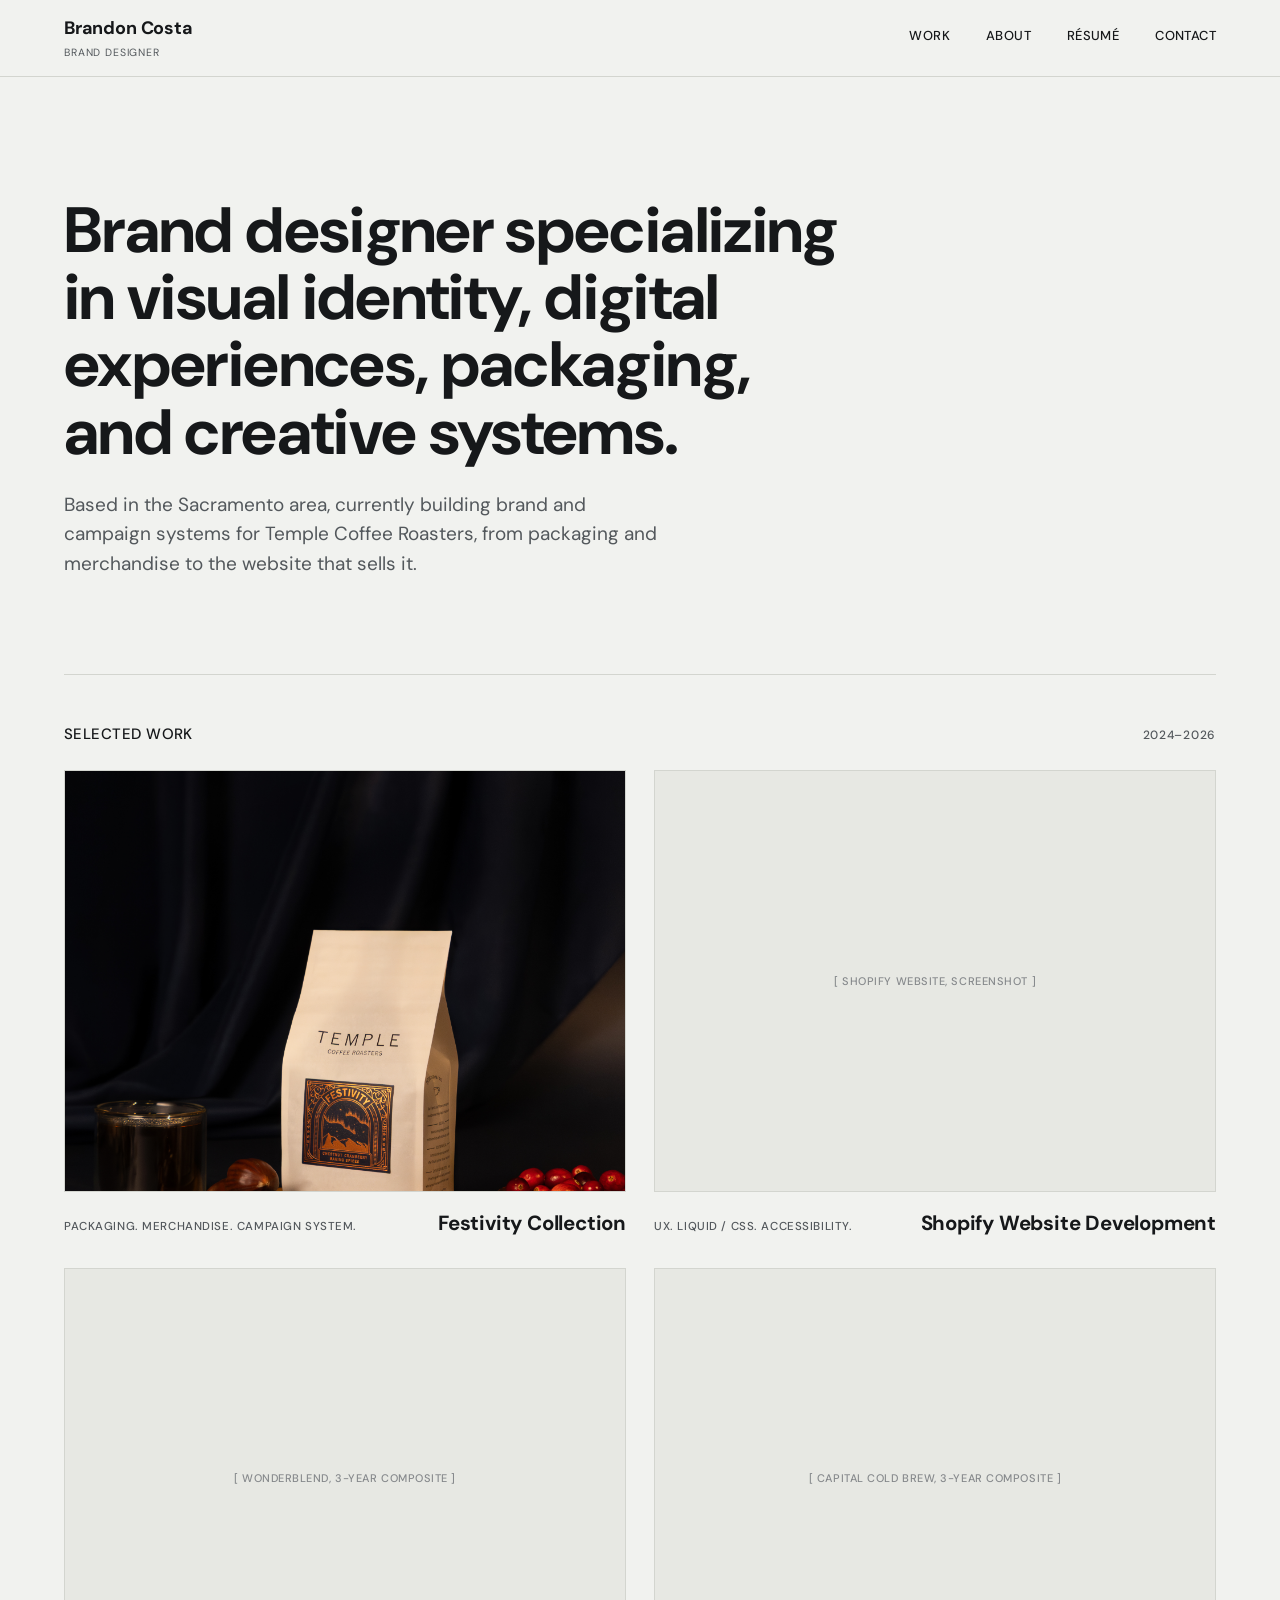
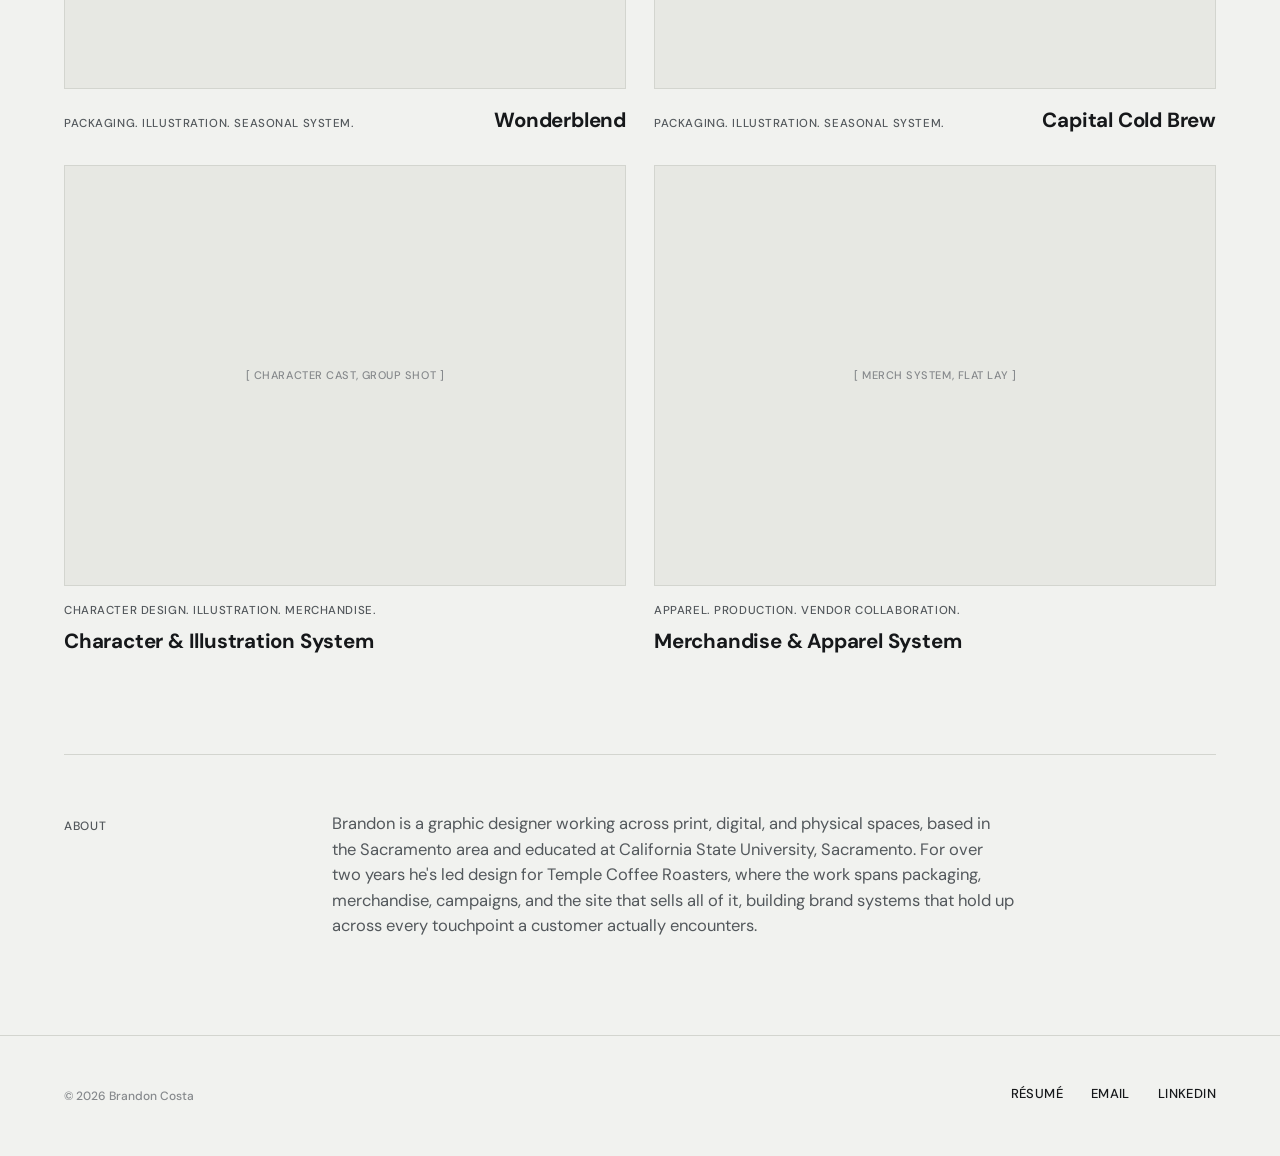
==== index.html @ 14ce56df "jpg to webp" ====
<!DOCTYPE html>
<html lang="en">
<head>
<meta charset="UTF-8">
<meta name="viewport" content="width=device-width, initial-scale=1.0">
<title>Brandon Costa | Brand Designer</title>
<meta name="description" content="Brandon Costa is a brand designer specializing in visual identity, digital experiences, packaging, and creative systems.">
<link rel="stylesheet" href="css/style.css">
</head>
<body>

<header class="site-header">
  <div class="wrap">
    <a href="index.html" class="brand">
      Brandon Costa
      <span class="brand-sub">Brand Designer</span>
    </a>
    <nav class="nav-links" aria-label="Primary">
      <a href="index.html#work">Work</a>
      <a href="index.html#about">About</a>
      <a href="resume.pdf" target="_blank" rel="noopener">Résumé</a>
      <a href="mailto:brandoncosta@gmail.com">Contact</a>
    </nav>
    <button class="nav-toggle" aria-label="Toggle menu" aria-expanded="false">
      <span></span><span></span><span></span>
    </button>
  </div>
</header>

<main>

  <section class="hero wrap">
    <h1>Brand designer specializing in visual identity, digital experiences, packaging, and creative systems.</h1>
    <p>Based in the Sacramento area, currently building brand and campaign systems for Temple Coffee Roasters, from packaging and merchandise to the website that sells it.</p>
  </section>

  <section class="wrap" id="work">
    <div class="section-label">
      <h2 style="font-size:15px; text-transform:uppercase; letter-spacing:0.03em; font-family:var(--font-mono); font-weight:500;">Selected Work</h2>
      <span class="eyebrow">2024–2026</span>
    </div>

    <div class="work-list">

      <a href="projects/festivity.html" class="work-item">
        <div class="work-media"><img src="img/fest25/fest1.webp"></div>
        <div class="work-caption">
          <p class="work-tags">Packaging. Merchandise. Campaign System.</p>
          <h3>Festivity Collection</h3>
        </div>
      </a>

      <a href="projects/shopify.html" class="work-item">
        <div class="work-media"><span class="placeholder-tag">[ SHOPIFY WEBSITE, SCREENSHOT ]</span></div>
        <div class="work-caption">
          <p class="work-tags">UX. Liquid / CSS. Accessibility.</p>
          <h3>Shopify Website Development</h3>
        </div>
      </a>

      <a href="projects/wonderblend.html" class="work-item">
        <div class="work-media"><span class="placeholder-tag">[ WONDERBLEND, 3-YEAR COMPOSITE ]</span></div>
        <div class="work-caption">
          <p class="work-tags">Packaging. Illustration. Seasonal System.</p>
          <h3>Wonderblend</h3>
        </div>
      </a>

      <a href="projects/capital-cold-brew.html" class="work-item">
        <div class="work-media"><span class="placeholder-tag">[ CAPITAL COLD BREW, 3-YEAR COMPOSITE ]</span></div>
        <div class="work-caption">
          <p class="work-tags">Packaging. Illustration. Seasonal System.</p>
          <h3>Capital Cold Brew</h3>
        </div>
      </a>

      <a href="projects/characters.html" class="work-item">
        <div class="work-media"><span class="placeholder-tag">[ CHARACTER CAST, GROUP SHOT ]</span></div>
        <div class="work-caption">
          <p class="work-tags">Character Design. Illustration. Merchandise.</p>
          <h3>Character &amp; Illustration System</h3>
        </div>
      </a>

      <a href="projects/merch-system.html" class="work-item">
        <div class="work-media"><span class="placeholder-tag">[ MERCH SYSTEM, FLAT LAY ]</span></div>
        <div class="work-caption">
          <p class="work-tags">Apparel. Production. Vendor Collaboration.</p>
          <h3>Merchandise &amp; Apparel System</h3>
        </div>
      </a>

    </div>
  </section>

  <section class="wrap" id="about" style="padding-bottom: 96px; border-top: 1px solid var(--line); padding-top: 56px;">
    <div class="cs-section-grid" style="border:none; padding:0;">
      <p class="eyebrow">About</p>
      <div class="cs-copy">
        <p>Brandon is a graphic designer working across print, digital, and physical spaces, based in the Sacramento area and educated at California State University, Sacramento. For over two years he's led design for Temple Coffee Roasters, where the work spans packaging, merchandise, campaigns, and the site that sells all of it, building brand systems that hold up across every touchpoint a customer actually encounters.</p>
      </div>
    </div>
  </section>

</main>

<footer class="site-footer">
  <div class="wrap">
    <span class="footer-note">© 2026 Brandon Costa</span>
    <div class="footer-links">
      <a href="resume.pdf" target="_blank" rel="noopener">Résumé</a>
      <a href="mailto:brandoncosta@gmail.com">Email</a>
      <a href="https://www.linkedin.com/in/brandoncosta" target="_blank" rel="noopener">LinkedIn</a>
    </div>
  </div>
</footer>

<script src="js/main.js"></script>
</body>
</html>
---- css/style.css ----
@import url('https://fonts.googleapis.com/css2?family=DM+Sans:ital,wght@0,400;0,500;0,600;0,700;0,800;1,400&display=swap');

:root {
  --bg: #F1F2EF;
  --bg-panel: #E7E8E3;
  --ink: #16181A;
  --ink-soft: #53585C;
  --ink-faint: #86898C;
  --line: #D3D5CF;
  --accent: #D6402C;
  --white: #FAFAF8;

  --font-display: 'DM Sans', 'Helvetica Neue', Arial, sans-serif;
  --font-body: 'DM Sans', 'Helvetica Neue', Arial, sans-serif;
  --font-mono: 'DM Sans', 'Helvetica Neue', Arial, sans-serif;

  --gutter: clamp(16px, 2.5vw, 28px);
}

* { margin: 0; padding: 0; box-sizing: border-box; }

html { scroll-behavior: smooth; }

@media (prefers-reduced-motion: reduce) {
  html { scroll-behavior: auto; }
  * { animation-duration: 0.01ms !important; transition-duration: 0.01ms !important; }
}

body {
  background: var(--bg);
  color: var(--ink);
  font-family: var(--font-body);
  font-size: 16px;
  line-height: 1.55;
  -webkit-font-smoothing: antialiased;
}

a {
  color: inherit;
  text-decoration: none;
}

img { max-width: 100%; display: block; }

.wrap {
  width: 90vw;
  margin: 0 auto;
}

/* ---------- Type helpers ---------- */

.eyebrow {
  font-family: var(--font-mono);
  font-weight: 500;
  font-size: 12px;
  letter-spacing: 0.06em;
  text-transform: uppercase;
  color: var(--ink-soft);
}

.eyebrow--accent {
  color: var(--accent);
}

h1, h2, h3, h4 {
  font-family: var(--font-display);
  font-weight: 700;
  letter-spacing: -0.01em;
  color: var(--ink);
}

/* ---------- Header / Nav ---------- */

.site-header {
  position: sticky;
  top: 0;
  z-index: 50;
  background: rgba(241, 242, 239, 0.92);
  backdrop-filter: blur(6px);
  border-bottom: 1px solid var(--line);
}

.site-header .wrap {
  display: flex;
  align-items: center;
  justify-content: space-between;
  height: 76px;
}

.brand {
  font-family: var(--font-display);
  font-weight: 700;
  font-size: 18px;
  letter-spacing: -0.01em;
}

.brand .brand-sub {
  display: block;
  font-family: var(--font-mono);
  font-weight: 400;
  font-size: 10.5px;
  letter-spacing: 0.08em;
  color: var(--ink-soft);
  text-transform: uppercase;
  margin-top: 2px;
}

.nav-links {
  display: flex;
  gap: 36px;
  font-family: var(--font-mono);
  font-weight: 500;
  font-size: 13px;
  letter-spacing: 0.03em;
  text-transform: uppercase;
}

.nav-links a {
  position: relative;
  padding-bottom: 3px;
}

.nav-links a::after {
  content: '';
  position: absolute;
  left: 0; bottom: 0;
  width: 0%;
  height: 1px;
  background: var(--accent);
  transition: width 0.25s ease;
}

.nav-links a:hover::after,
.nav-links a:focus-visible::after {
  width: 100%;
}

.nav-toggle {
  display: none;
  background: none;
  border: none;
  cursor: pointer;
  padding: 8px;
}

.nav-toggle span {
  display: block;
  width: 22px;
  height: 2px;
  background: var(--ink);
  margin: 5px 0;
  transition: transform 0.2s ease, opacity 0.2s ease;
}

/* ---------- Hero ---------- */

.hero {
  padding: clamp(56px, 10vw, 120px) 0 clamp(48px, 8vw, 96px);
  border-bottom: 1px solid var(--line);
}

.hero h1 {
  font-size: clamp(34px, 5.2vw, 64px);
  line-height: 1.05;
  max-width: 18ch;
}

.hero h1 .accent-word {
  color: var(--accent);
}

.hero p {
  margin-top: 24px;
  max-width: 46ch;
  font-size: clamp(16px, 1.6vw, 19px);
  color: var(--ink-soft);
}

/* ---------- Featured projects ---------- */

.section-label {
  display: flex;
  align-items: baseline;
  justify-content: space-between;
  padding: 48px 0 24px;
}

.work-list {
  display: grid;
  grid-template-columns: repeat(2, 1fr);
  gap: clamp(16px, 2.2vw, 32px);
  padding-bottom: 96px;
}

.work-item {
  display: block;
}

.work-media {
  aspect-ratio: 4 / 3;
  background: var(--bg-panel);
  border: 1px solid var(--line);
  overflow: hidden;
  display: flex;
  align-items: center;
  justify-content: center;
  transition: opacity 0.25s ease;
}

.work-media img { width: 100%; height: 100%; object-fit: cover; }

.work-item:hover .work-media,
.work-item:focus-visible .work-media {
  opacity: 0.82;
}

.work-caption {
  display: flex;
  justify-content: space-between;
  align-items: baseline;
  flex-wrap: wrap;
  gap: 6px 20px;
  margin-top: 16px;
}

.work-tags {
  font-family: var(--font-mono);
  font-weight: 500;
  font-size: 11.5px;
  letter-spacing: 0.05em;
  text-transform: uppercase;
  color: var(--ink-soft);
}

.work-caption h3 {
  font-size: clamp(17px, 1.6vw, 21px);
}

.placeholder-tag {
  font-family: var(--font-mono);
  font-weight: 500;
  font-size: 11px;
  color: var(--ink-faint);
  text-transform: uppercase;
  letter-spacing: 0.05em;
  text-align: center;
  padding: 12px;
}

.view-link {
  font-family: var(--font-mono);
  font-weight: 500;
  font-size: 13px;
  letter-spacing: 0.03em;
  text-transform: uppercase;
  display: inline-flex;
  align-items: center;
  gap: 8px;
  border-bottom: 1px solid var(--ink);
  padding-bottom: 4px;
  transition: gap 0.2s ease, border-color 0.2s ease;
}

.view-link:hover, .view-link:focus-visible {
  gap: 14px;
  border-color: var(--accent);
}

/* ---------- Footer ---------- */

.site-footer {
  border-top: 1px solid var(--line);
  padding: 48px 0;
}

.site-footer .wrap {
  display: flex;
  flex-wrap: wrap;
  justify-content: space-between;
  align-items: center;
  gap: 24px;
}

.footer-links {
  display: flex;
  gap: 28px;
  font-family: var(--font-mono);
  font-weight: 500;
  font-size: 13px;
  text-transform: uppercase;
  letter-spacing: 0.03em;
}

.footer-links a {
  border-bottom: 1px solid transparent;
  padding-bottom: 3px;
  transition: border-color 0.2s ease;
}

.footer-links a:hover, .footer-links a:focus-visible {
  border-color: var(--accent);
}

.footer-note {
  font-family: var(--font-mono);
  font-weight: 500;
  font-size: 12px;
  color: var(--ink-faint);
}

/* ---------- Case study page ---------- */

.cs-hero {
  padding: 48px 0 56px;
  border-bottom: 1px solid var(--line);
}

.cs-back {
  font-family: var(--font-mono);
  font-weight: 500;
  font-size: 13px;
  text-transform: uppercase;
  letter-spacing: 0.03em;
  display: inline-flex;
  align-items: center;
  gap: 8px;
  color: var(--ink-soft);
  margin-bottom: 32px;
}

.cs-back:hover { color: var(--accent); }

.cs-hero h1 {
  font-size: clamp(30px, 4.6vw, 50px);
  max-width: 22ch;
  margin: 16px 0 24px;
}

.cs-meta {
  display: grid;
  grid-template-columns: repeat(4, 1fr);
  gap: 24px;
  margin-top: 40px;
  padding-top: 24px;
  border-top: 1px solid var(--line);
}

.cs-meta-item .eyebrow { margin-bottom: 6px; }

.cs-meta-item p {
  font-size: 14.5px;
}

.cs-hero-media {
  aspect-ratio: 16 / 9;
  background: var(--bg-panel);
  border: 1px solid var(--line);
  margin-top: 48px;
  display: flex;
  align-items: center;
  justify-content: center;
}

.cs-section {
  padding: 64px 0;
  border-bottom: 1px solid var(--line);
}

.cs-section-grid {
  display: grid;
  grid-template-columns: 220px 1fr;
  gap: 48px;
}

.cs-section-grid .eyebrow {
  padding-top: 6px;
}

.cs-section-grid .cs-copy p {
  max-width: 62ch;
  color: var(--ink-soft);
  margin-bottom: 18px;
  font-size: 16.5px;
}

.cs-section-grid .cs-copy p:last-child { margin-bottom: 0; }

.cs-copy h3 {
  font-size: 15px;
  text-transform: uppercase;
  letter-spacing: 0.03em;
  font-family: var(--font-mono);
  font-weight: 500;
  color: var(--ink);
  margin: 28px 0 10px;
}

.cs-media-row {
  display: grid;
  grid-template-columns: repeat(2, 1fr);
  gap: 24px;
  margin-top: 32px;
}

.cs-media-row.single { grid-template-columns: 1fr; }

.cs-media-row .cs-media {
  aspect-ratio: 4 / 3;
  background: var(--bg-panel);
  border: 1px solid var(--line);
  display: flex;
  align-items: center;
  justify-content: center;
}

.cs-media-row.wide .cs-media { aspect-ratio: 16/9; }

.media-caption {
  font-family: var(--font-mono);
  font-weight: 500;
  font-size: 12px;
  color: var(--ink-faint);
  margin-top: 10px;
}

.cs-timeline {
  display: grid;
  grid-template-columns: repeat(3, 1fr);
  gap: 32px;
  margin-top: 8px;
}

.timeline-year {
  border-top: 2px solid var(--ink);
  padding-top: 16px;
}

.timeline-year .eyebrow--accent { margin-bottom: 10px; }

.timeline-year .cs-media {
  aspect-ratio: 4/5;
  margin-bottom: 14px;
}

.timeline-year p {
  font-size: 14.5px;
  color: var(--ink-soft);
}

.timeline-extra {
  display: flex;
  gap: 8px;
  margin-top: 12px;
}

.timeline-extra .cs-media {
  aspect-ratio: 1/1;
  flex: 1;
  margin-bottom: 0;
}

.timeline-extra-label {
  font-family: var(--font-mono);
  font-weight: 500;
  font-size: 10.5px;
  color: var(--ink-faint);
  text-transform: uppercase;
  letter-spacing: 0.04em;
  margin-top: 8px;
}

.cs-next {
  padding: 56px 0 88px;
  display: flex;
  justify-content: space-between;
  align-items: flex-end;
  gap: 24px;
}

.cs-next .eyebrow { margin-bottom: 10px; }

.cs-next h3 { font-size: 24px; }

.scope-list {
  list-style: none;
  margin-top: 8px;
}

.scope-list li {
  display: grid;
  grid-template-columns: 160px 1fr;
  gap: 20px;
  padding: 16px 0;
  border-top: 1px solid var(--line);
  font-size: 15px;
  color: var(--ink-soft);
}

.scope-list li:last-child {
  border-bottom: 1px solid var(--line);
}

.scope-list li span.scope-label {
  font-family: var(--font-mono);
  font-weight: 500;
  font-size: 11.5px;
  letter-spacing: 0.03em;
  text-transform: uppercase;
  color: var(--ink);
}

/* ---------- Responsive ---------- */

@media (max-width: 860px) {
  .nav-links { display: none; }
  .nav-toggle { display: block; }

  .nav-links.open {
    display: flex;
    flex-direction: column;
    position: absolute;
    top: 76px;
    left: 0; right: 0;
    background: var(--bg);
    border-bottom: 1px solid var(--line);
    padding: 24px var(--gutter) 32px;
    gap: 20px;
  }

  .work-list { grid-template-columns: 1fr; gap: 40px; }

  .cs-meta { grid-template-columns: repeat(2, 1fr); }

  .cs-section-grid { grid-template-columns: 1fr; gap: 20px; }

  .cs-media-row { grid-template-columns: 1fr; }

  .cs-timeline { grid-template-columns: 1fr; gap: 40px; }

  .cs-next { flex-direction: column; align-items: flex-start; }

  .scope-list li { grid-template-columns: 1fr; gap: 4px; }
}
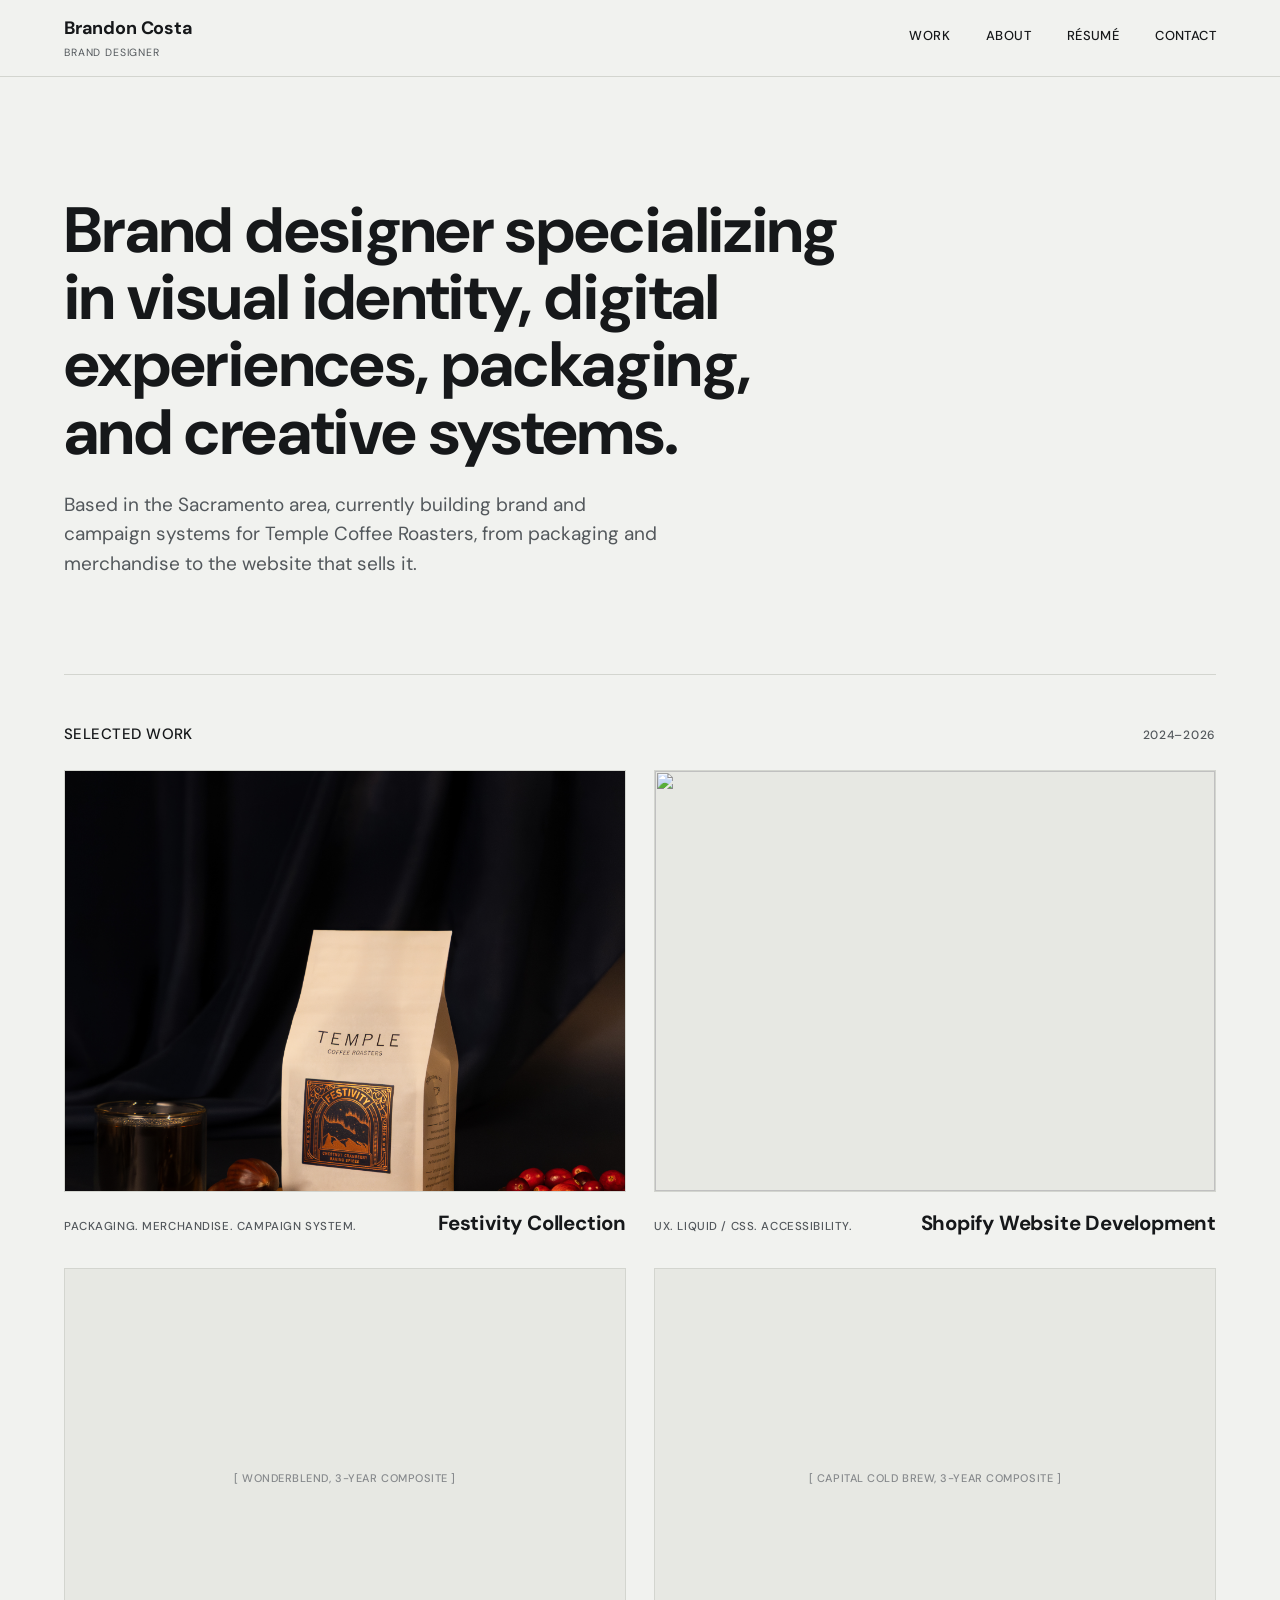
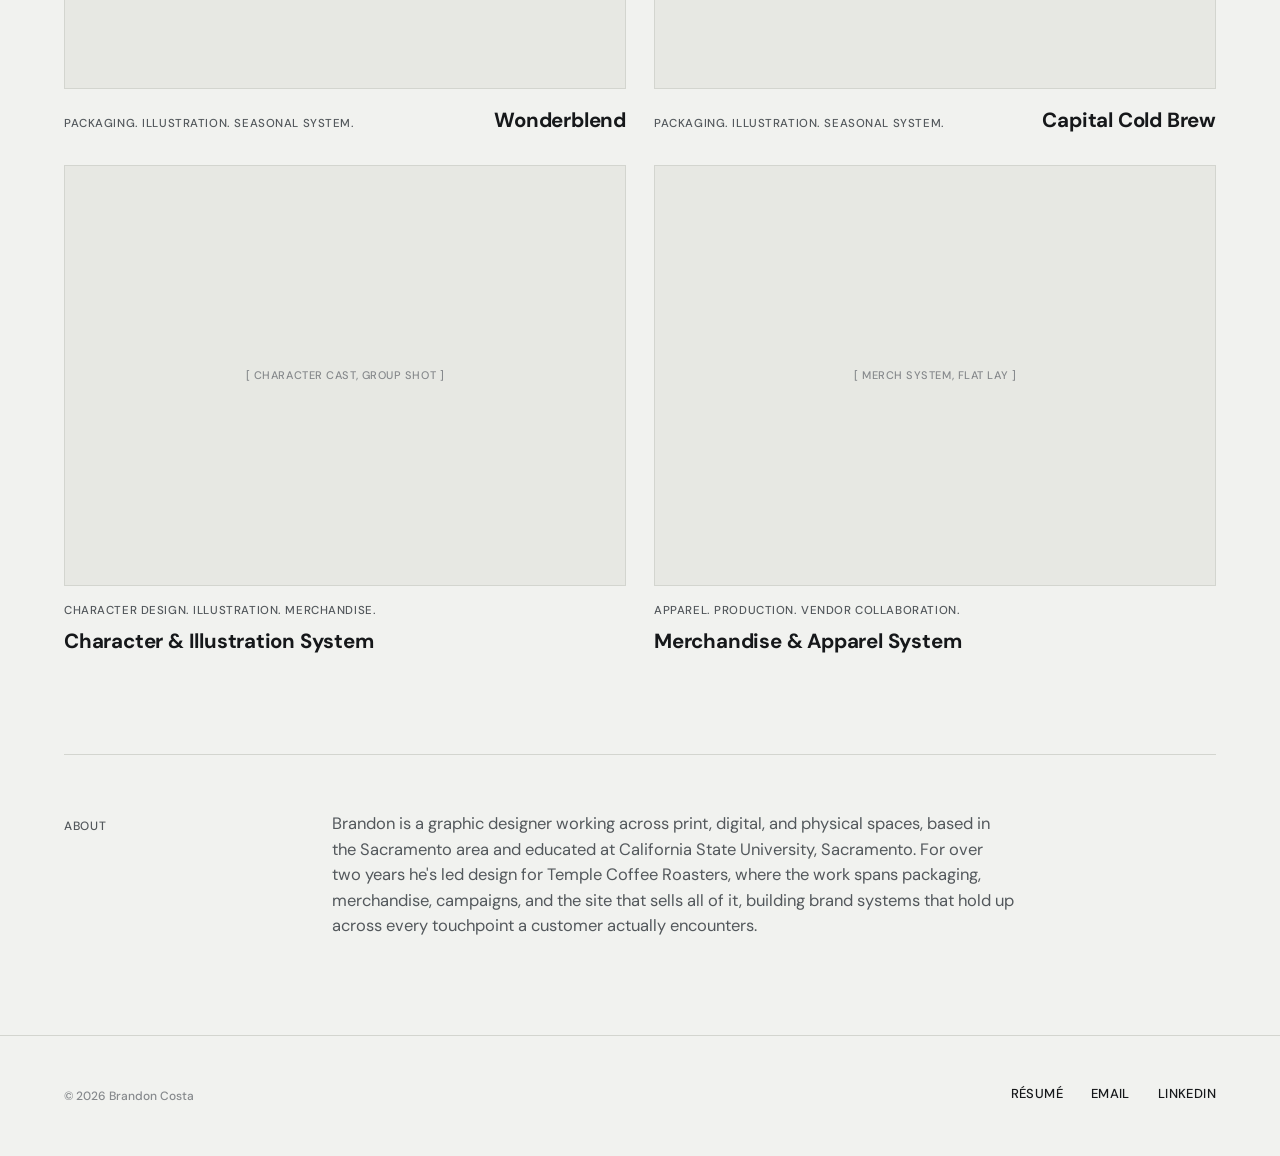
==== commit a9109784: "imgs" ====
--- a/index.html
+++ b/index.html
@@ -51,7 +51,7 @@
       </a>
 
       <a href="projects/shopify.html" class="work-item">
-        <div class="work-media"><span class="placeholder-tag">[ SHOPIFY WEBSITE, SCREENSHOT ]</span></div>
+        <div class="work-media"><img src="img/templeweb/sitecoffeepage.png"></div>
         <div class="work-caption">
           <p class="work-tags">UX. Liquid / CSS. Accessibility.</p>
           <h3>Shopify Website Development</h3>
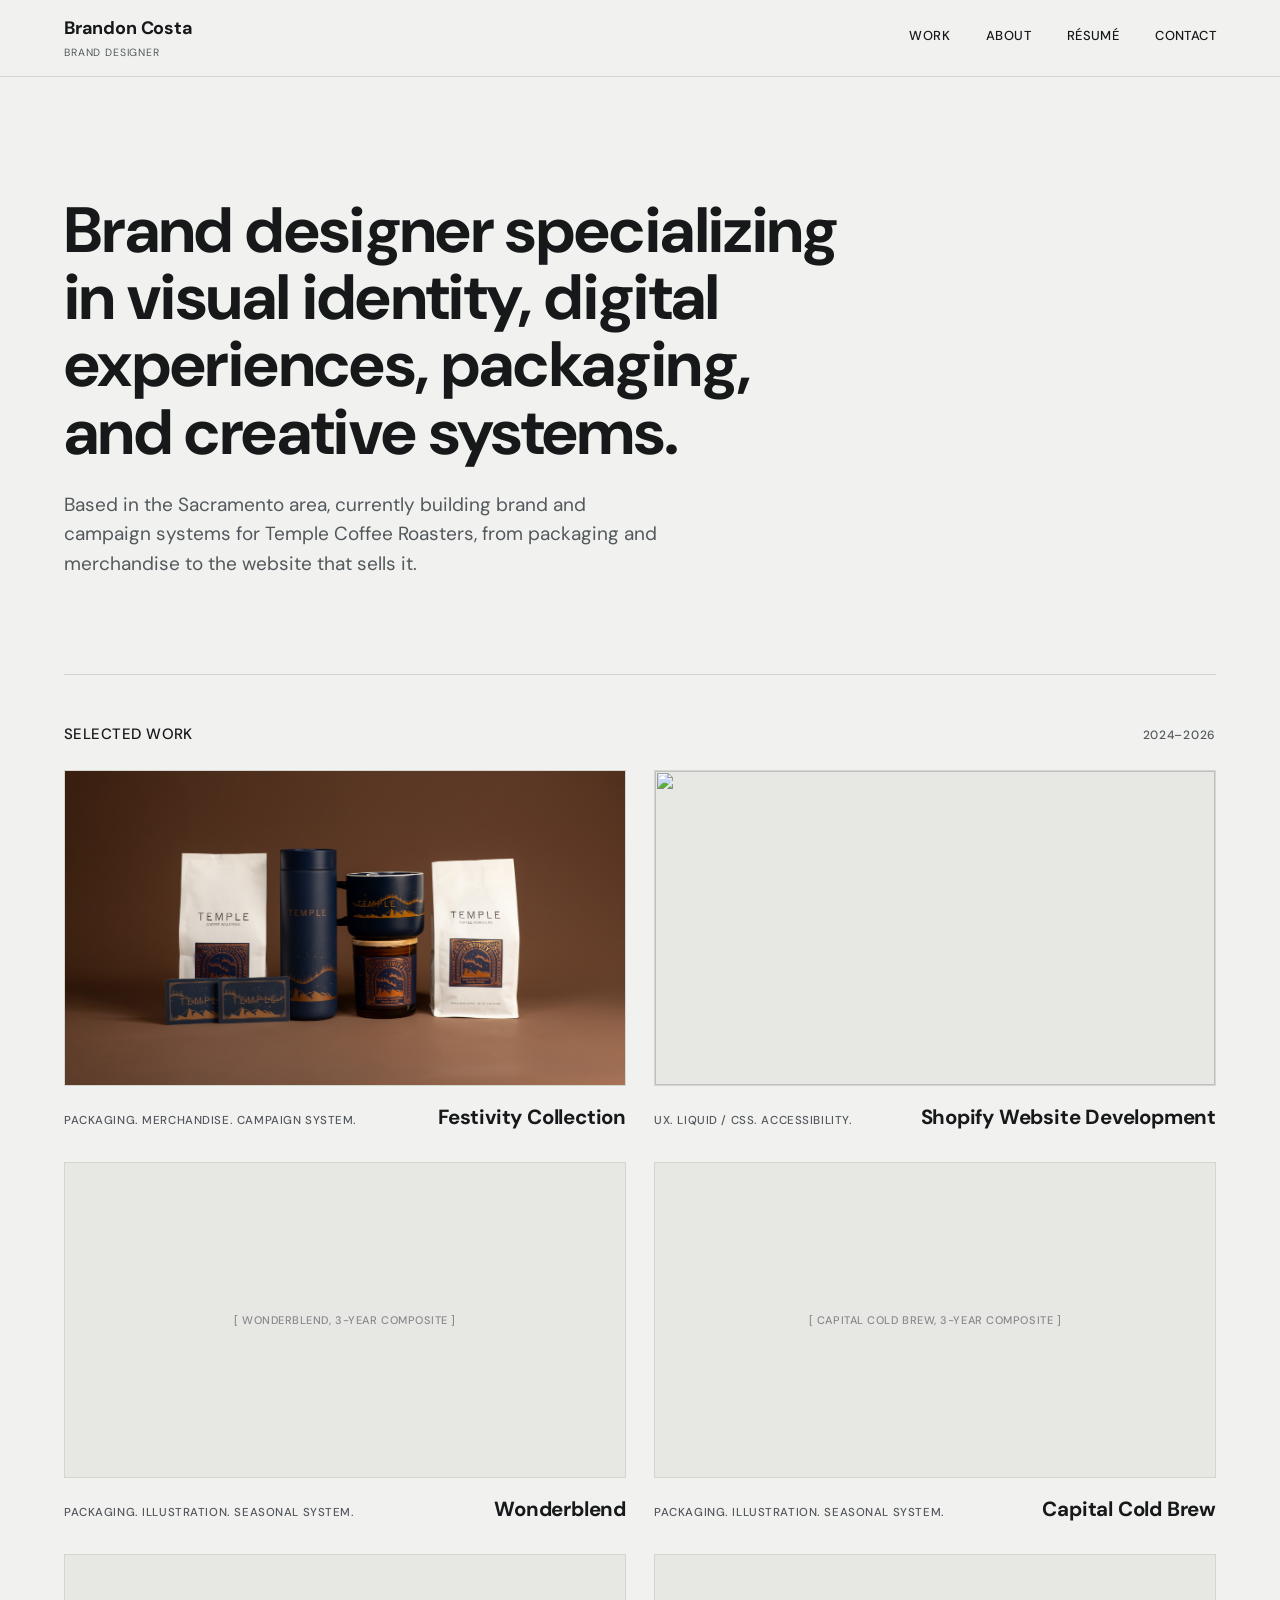
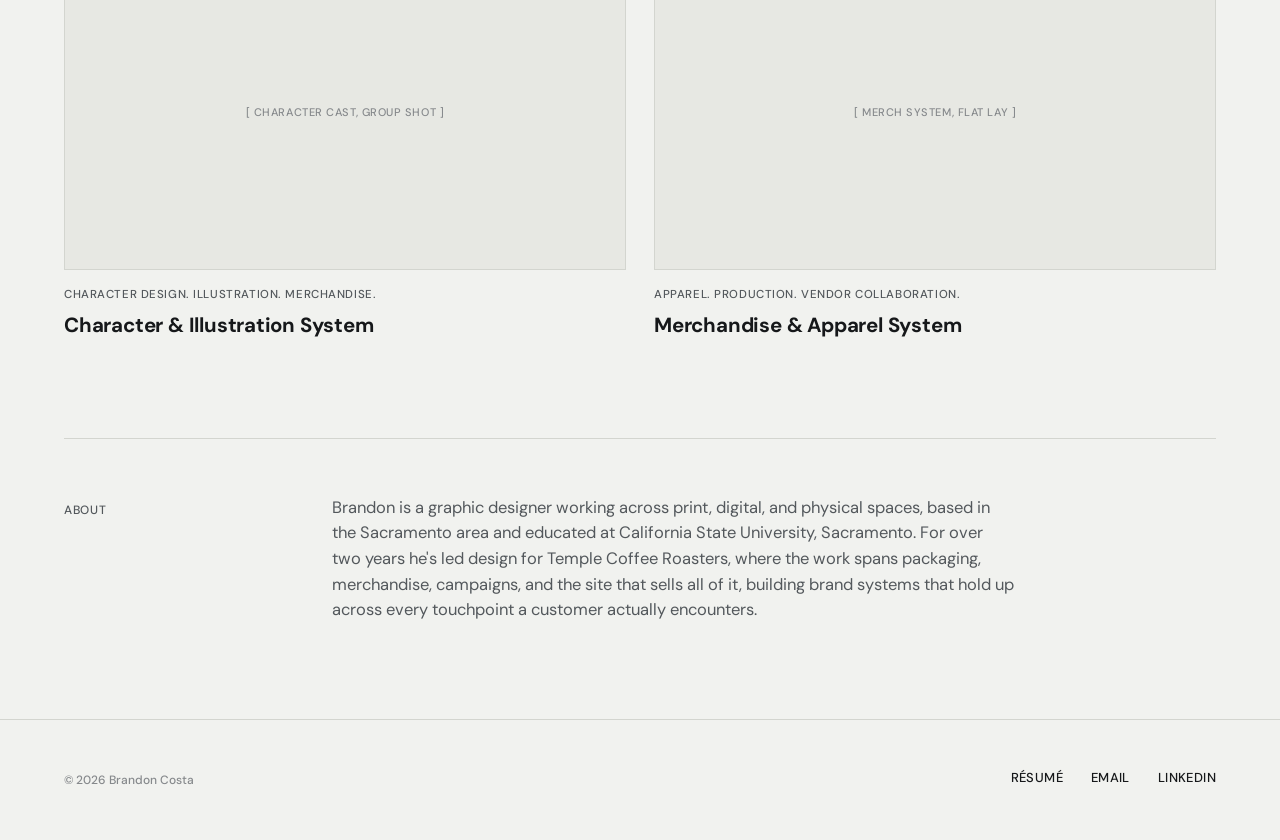
==== commit b7b03951: "updates" ====
--- a/index.html
+++ b/index.html
@@ -43,7 +43,7 @@
     <div class="work-list">
 
       <a href="projects/festivity.html" class="work-item">
-        <div class="work-media"><img src="img/fest25/fest1.webp"></div>
+        <div class="work-media"><img src="img/fest25/fest25collection-web.jpg"></div>
         <div class="work-caption">
           <p class="work-tags">Packaging. Merchandise. Campaign System.</p>
           <h3>Festivity Collection</h3>
@@ -51,7 +51,7 @@
       </a>
 
       <a href="projects/shopify.html" class="work-item">
-        <div class="work-media"><img src="img/templeweb/sitecoffeepage.png"></div>
+        <div class="work-media"><img src="img/templeweb/tsitegrid.jpg"></div>
         <div class="work-caption">
           <p class="work-tags">UX. Liquid / CSS. Accessibility.</p>
           <h3>Shopify Website Development</h3>
--- a/css/style.css
+++ b/css/style.css
@@ -197,7 +197,7 @@
 }
 
 .work-media {
-  aspect-ratio: 4 / 3;
+  aspect-ratio: 16 / 9;
   background: var(--bg-panel);
   border: 1px solid var(--line);
   overflow: hidden;
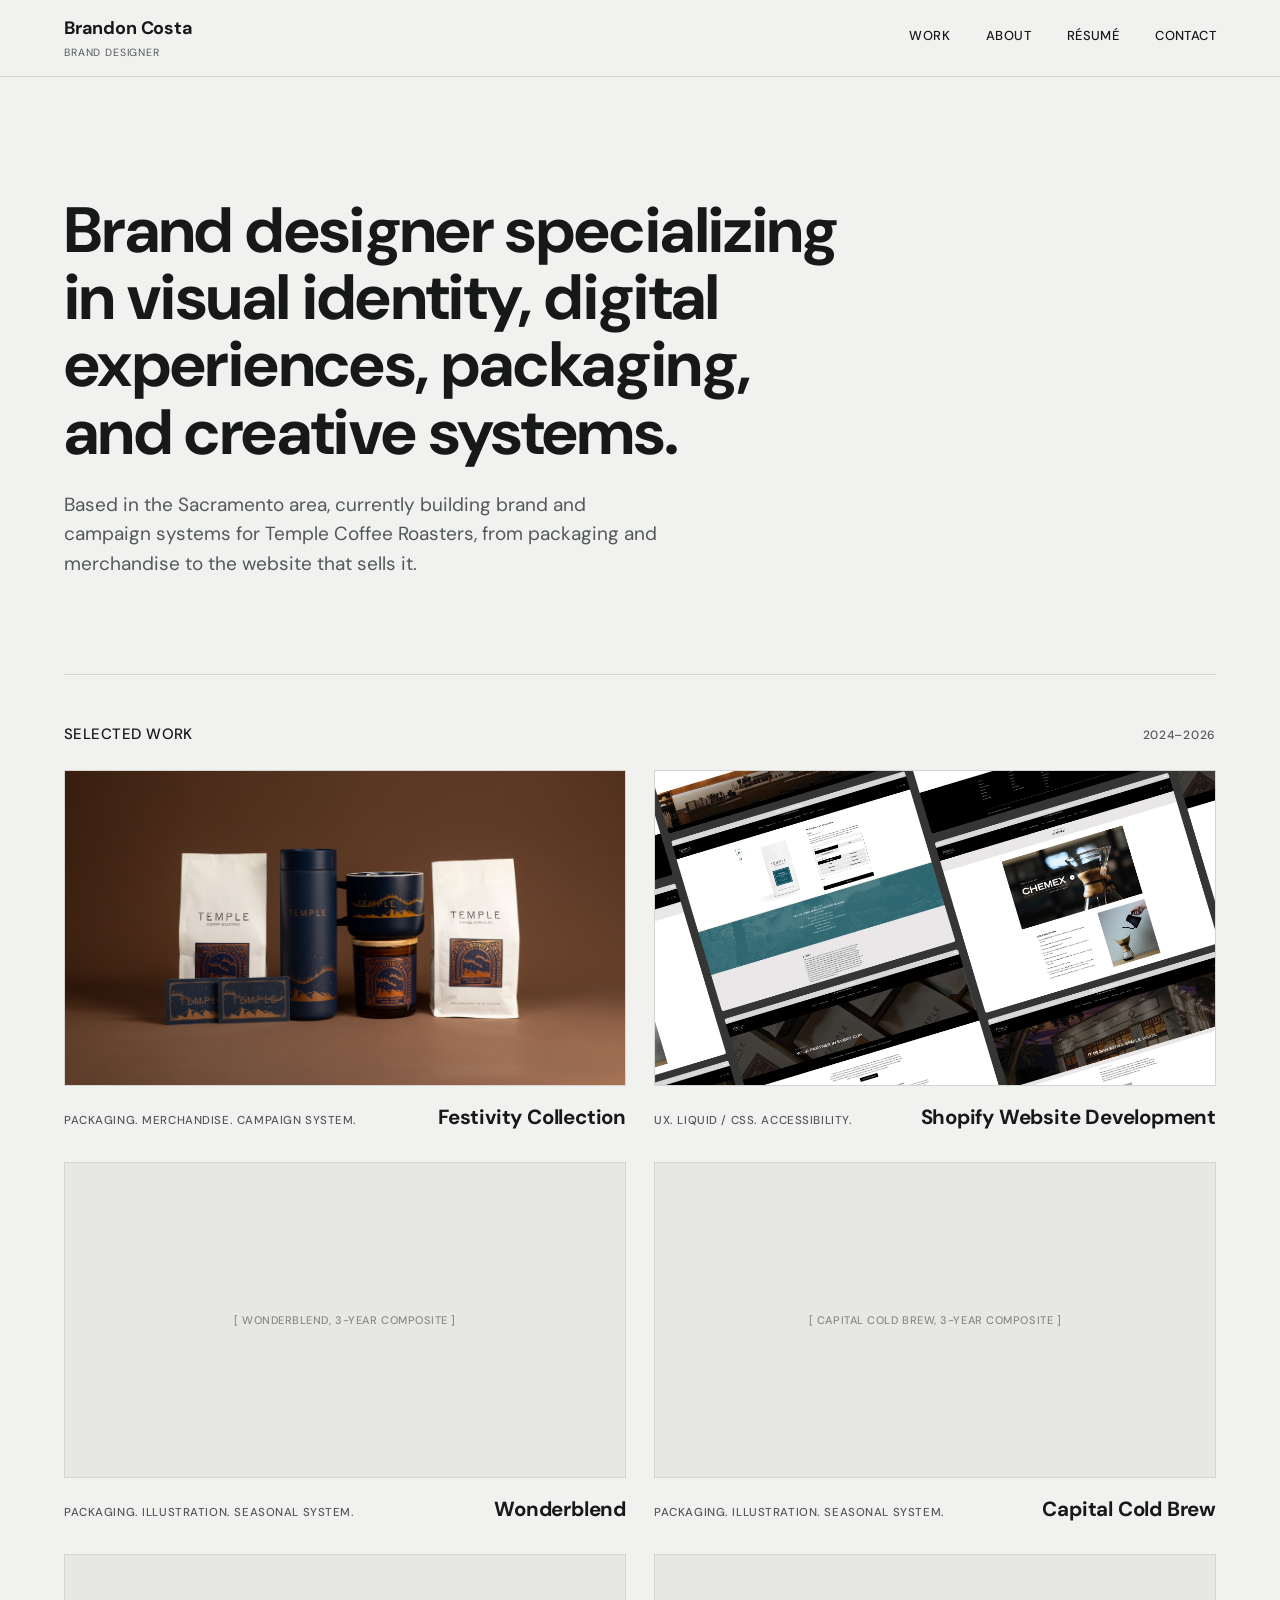
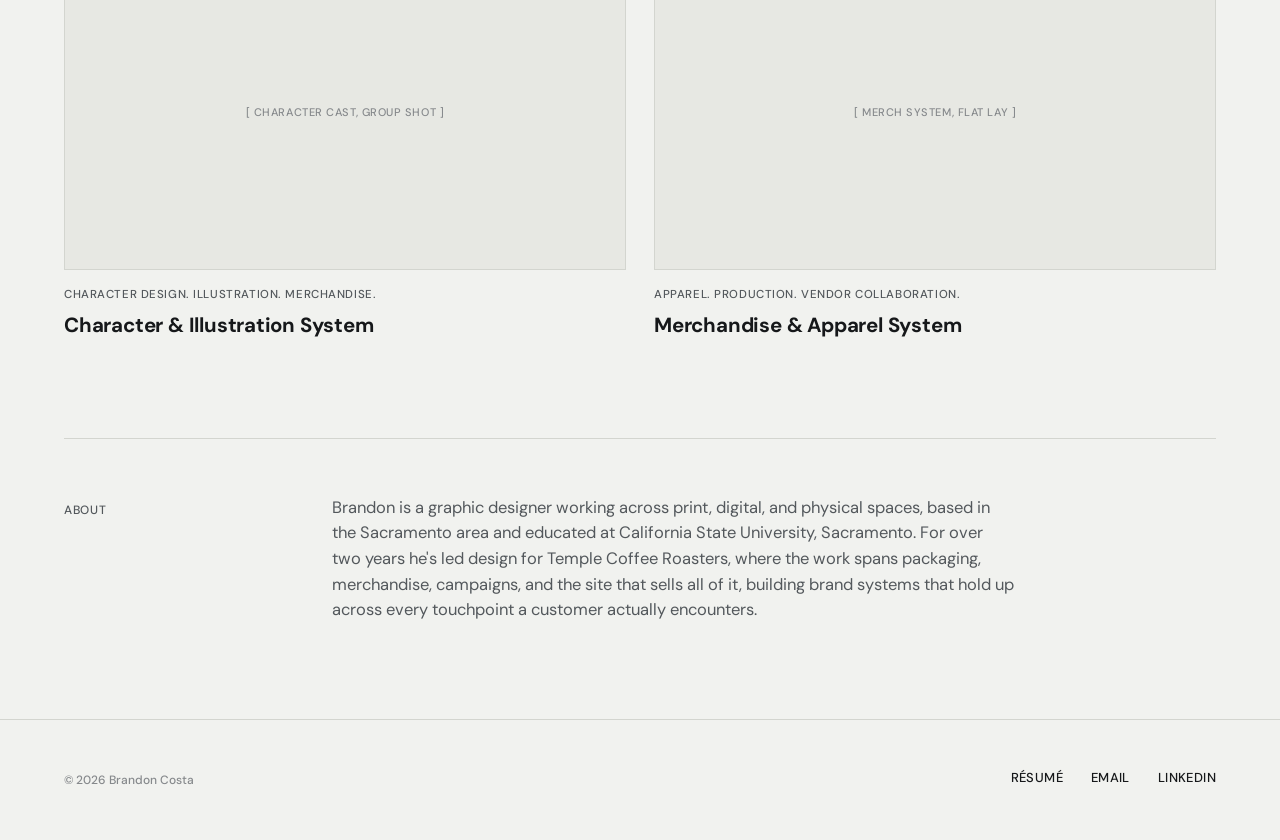
==== commit 25838a21: "updates" ====
--- a/index.html
+++ b/index.html
@@ -51,7 +51,7 @@
       </a>
 
       <a href="projects/shopify.html" class="work-item">
-        <div class="work-media"><img src="img/templeweb/tsitegrid.jpg"></div>
+        <div class="work-media"><img src="img/templeweb/tsitegrid1.jpg"></div>
         <div class="work-caption">
           <p class="work-tags">UX. Liquid / CSS. Accessibility.</p>
           <h3>Shopify Website Development</h3>
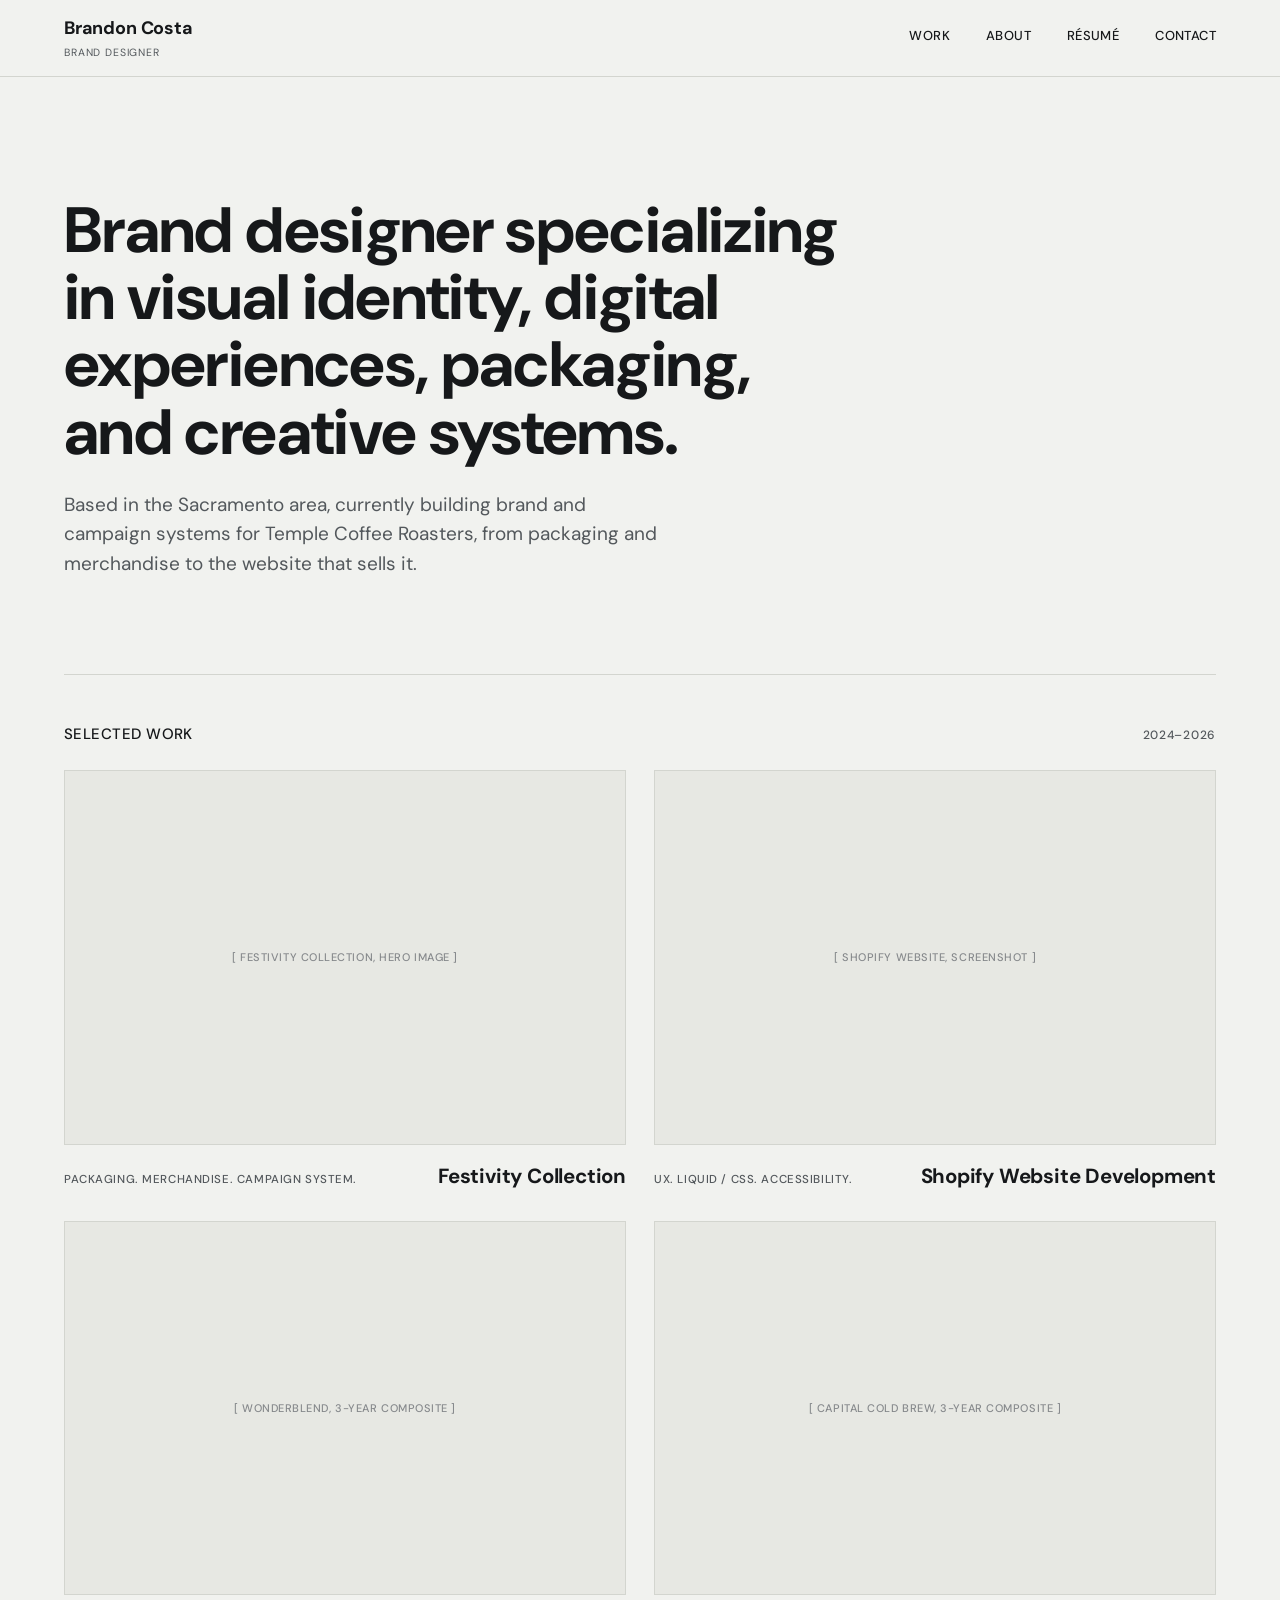
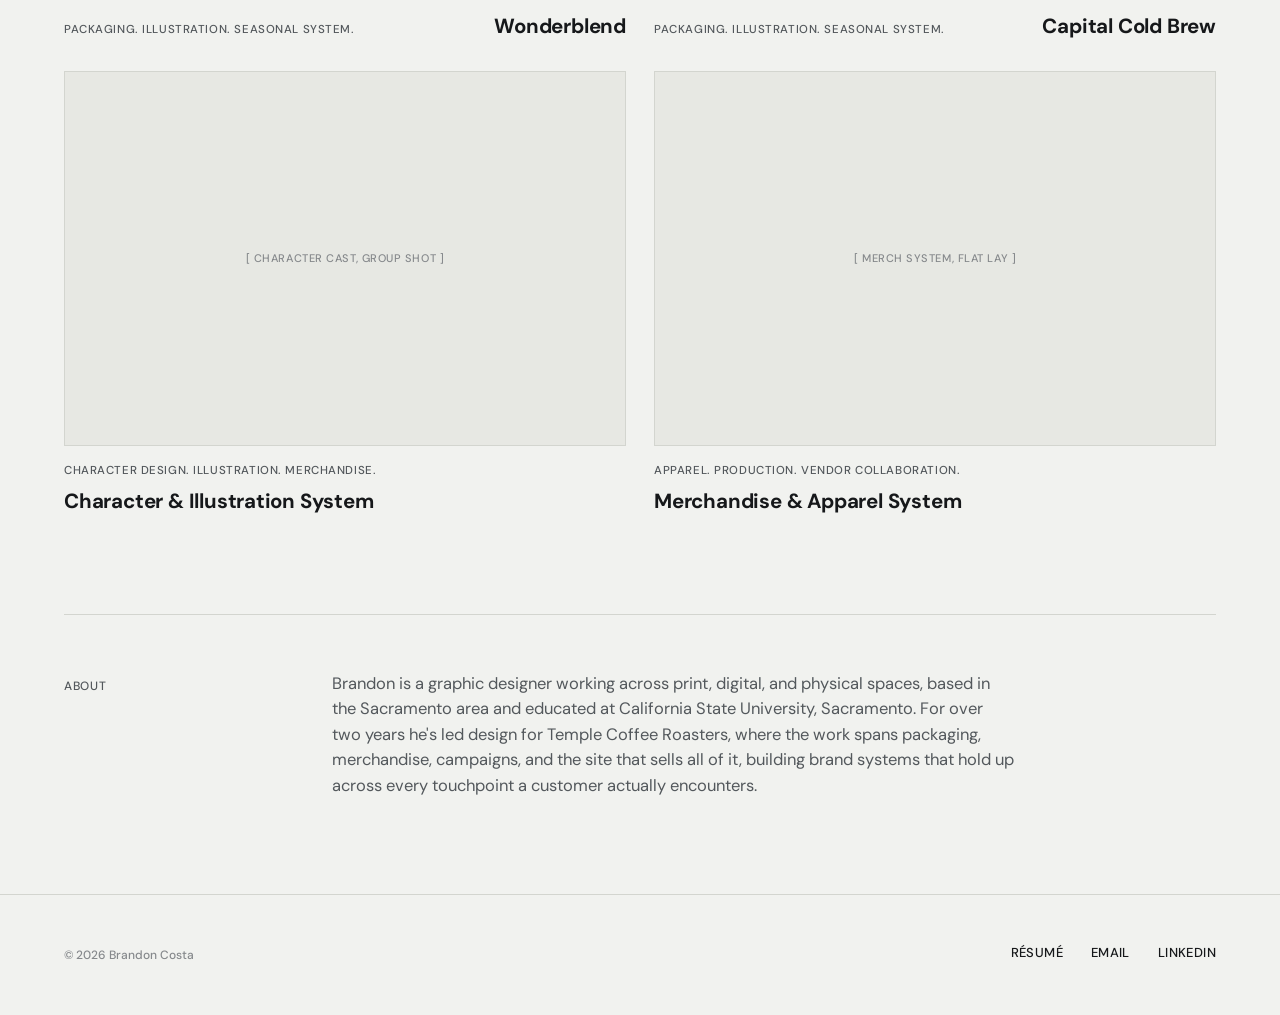
==== commit 279254d4: "favicon" ====
--- a/index.html
+++ b/index.html
@@ -5,6 +5,7 @@
 <meta name="viewport" content="width=device-width, initial-scale=1.0">
 <title>Brandon Costa | Brand Designer</title>
 <meta name="description" content="Brandon Costa is a brand designer specializing in visual identity, digital experiences, packaging, and creative systems.">
+<link rel="icon" type="image/svg+xml" href="favicon.svg">
 <link rel="stylesheet" href="css/style.css">
 </head>
 <body>
@@ -43,7 +44,7 @@
     <div class="work-list">
 
       <a href="projects/festivity.html" class="work-item">
-        <div class="work-media"><img src="img/fest25/fest25collection-web.jpg"></div>
+        <div class="work-media"><span class="placeholder-tag">[ FESTIVITY COLLECTION, HERO IMAGE ]</span></div>
         <div class="work-caption">
           <p class="work-tags">Packaging. Merchandise. Campaign System.</p>
           <h3>Festivity Collection</h3>
@@ -51,7 +52,7 @@
       </a>
 
       <a href="projects/shopify.html" class="work-item">
-        <div class="work-media"><img src="img/templeweb/tsitegrid1.jpg"></div>
+        <div class="work-media"><span class="placeholder-tag">[ SHOPIFY WEBSITE, SCREENSHOT ]</span></div>
         <div class="work-caption">
           <p class="work-tags">UX. Liquid / CSS. Accessibility.</p>
           <h3>Shopify Website Development</h3>
--- a/css/style.css
+++ b/css/style.css
@@ -197,21 +197,26 @@
 }
 
 .work-media {
-  aspect-ratio: 16 / 9;
+  aspect-ratio: 3 / 2;
   background: var(--bg-panel);
   border: 1px solid var(--line);
   overflow: hidden;
   display: flex;
   align-items: center;
   justify-content: center;
-  transition: opacity 0.25s ease;
-}
-
-.work-media img { width: 100%; height: 100%; object-fit: cover; }
-
-.work-item:hover .work-media,
-.work-item:focus-visible .work-media {
-  opacity: 0.82;
+}
+
+.work-media img {
+  width: 100%;
+  height: 100%;
+  object-fit: cover;
+  transition: transform 0.4s ease, opacity 0.25s ease;
+}
+
+.work-item:hover .work-media img,
+.work-item:focus-visible .work-media img {
+  transform: scale(1.03);
+  opacity: 0.9;
 }
 
 .work-caption {
@@ -234,6 +239,23 @@
 
 .work-caption h3 {
   font-size: clamp(17px, 1.6vw, 21px);
+  position: relative;
+  display: inline-block;
+}
+
+.work-caption h3::after {
+  content: '';
+  position: absolute;
+  left: 0; bottom: -3px;
+  width: 0%;
+  height: 1px;
+  background: var(--accent);
+  transition: width 0.25s ease;
+}
+
+.work-item:hover .work-caption h3::after,
+.work-item:focus-visible .work-caption h3::after {
+  width: 100%;
 }
 
 .placeholder-tag {
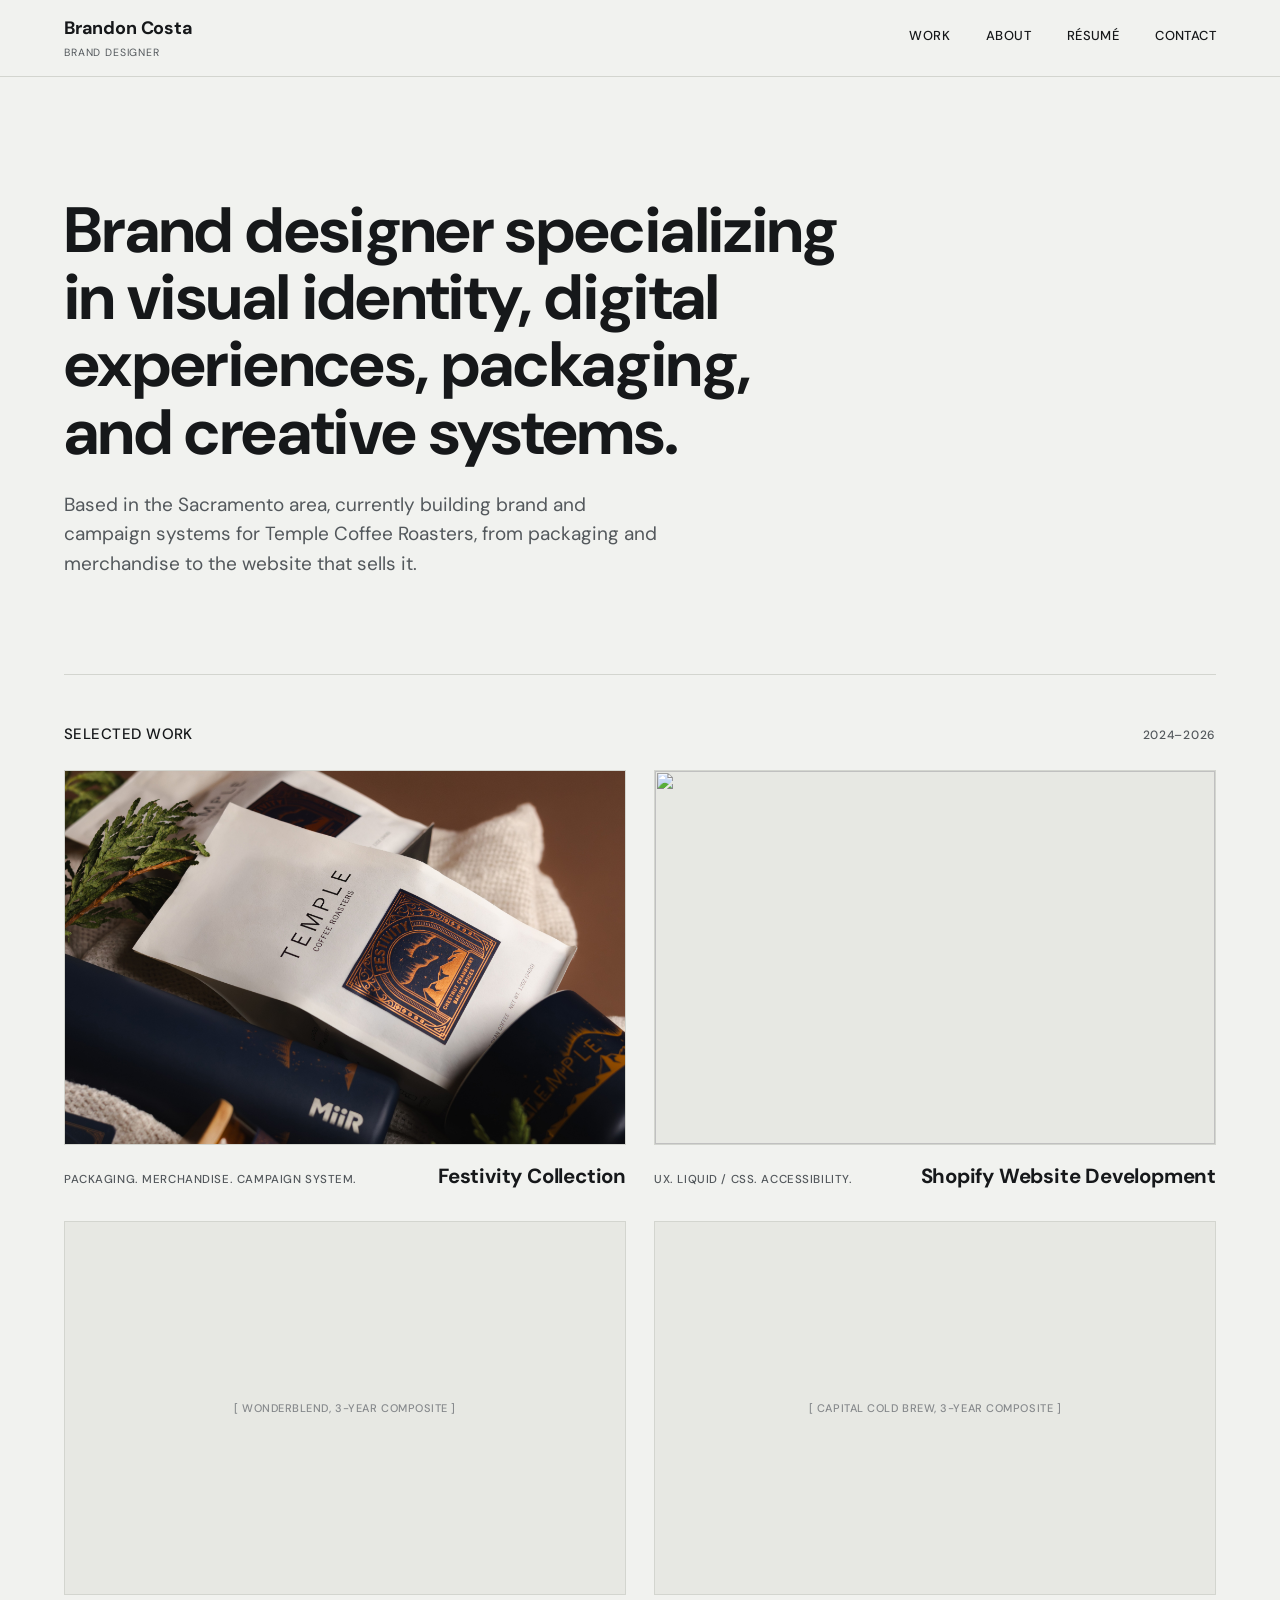
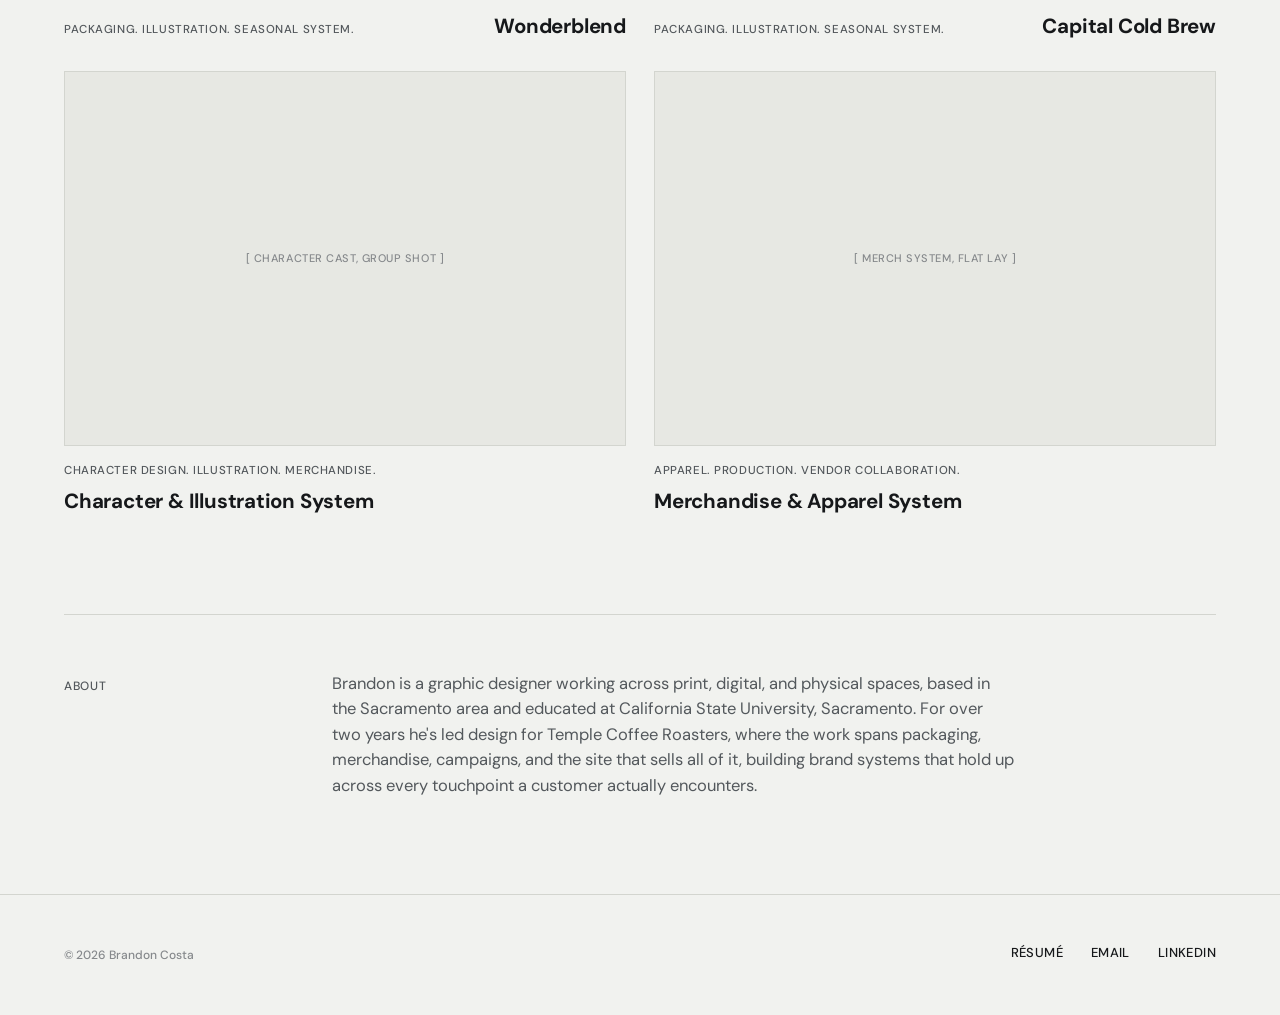
==== commit b388abbc: "updates" ====
--- a/index.html
+++ b/index.html
@@ -44,7 +44,7 @@
     <div class="work-list">
 
       <a href="projects/festivity.html" class="work-item">
-        <div class="work-media"><span class="placeholder-tag">[ FESTIVITY COLLECTION, HERO IMAGE ]</span></div>
+        <div class="work-media"><img src="img/fest25/fest25tb-web.jpg"></div>
         <div class="work-caption">
           <p class="work-tags">Packaging. Merchandise. Campaign System.</p>
           <h3>Festivity Collection</h3>
@@ -52,7 +52,7 @@
       </a>
 
       <a href="projects/shopify.html" class="work-item">
-        <div class="work-media"><span class="placeholder-tag">[ SHOPIFY WEBSITE, SCREENSHOT ]</span></div>
+        <div class="work-media"><img src="img/fest25/tsitegrid1.jpg"></div>
         <div class="work-caption">
           <p class="work-tags">UX. Liquid / CSS. Accessibility.</p>
           <h3>Shopify Website Development</h3>
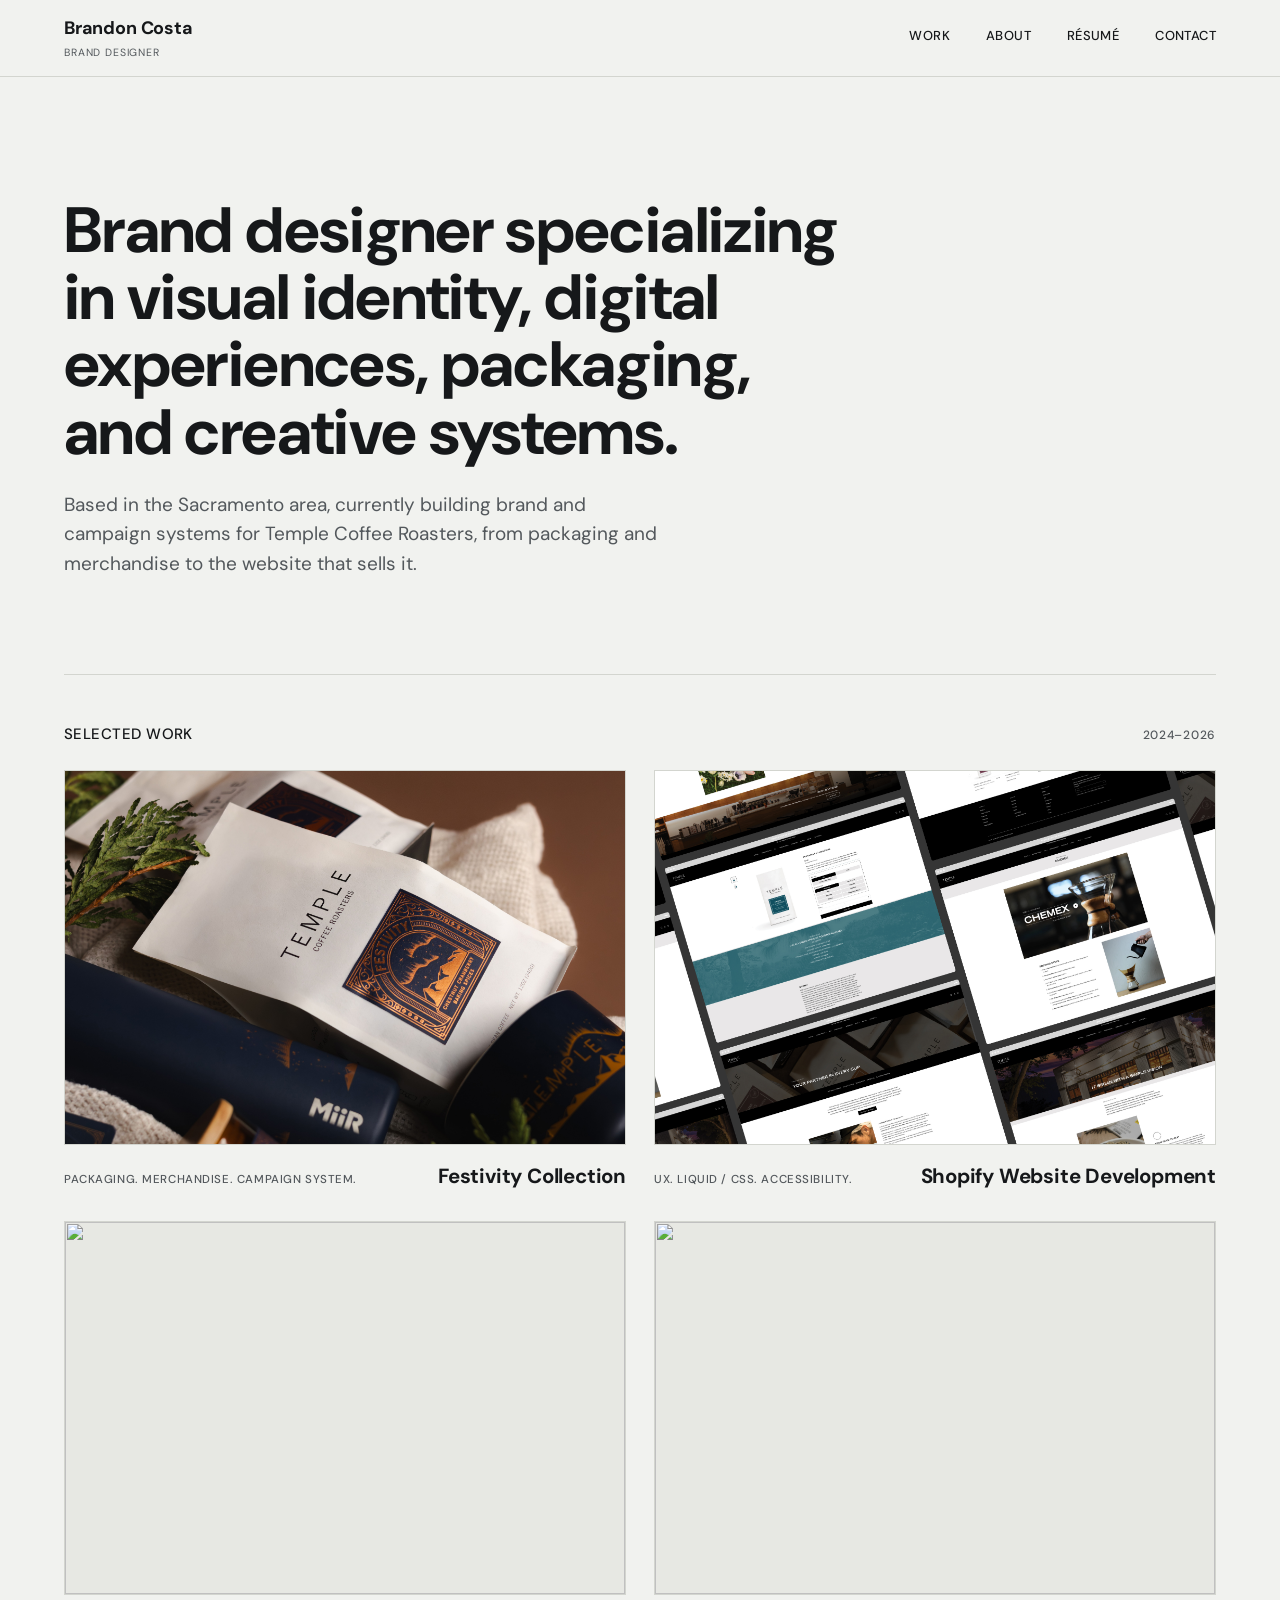
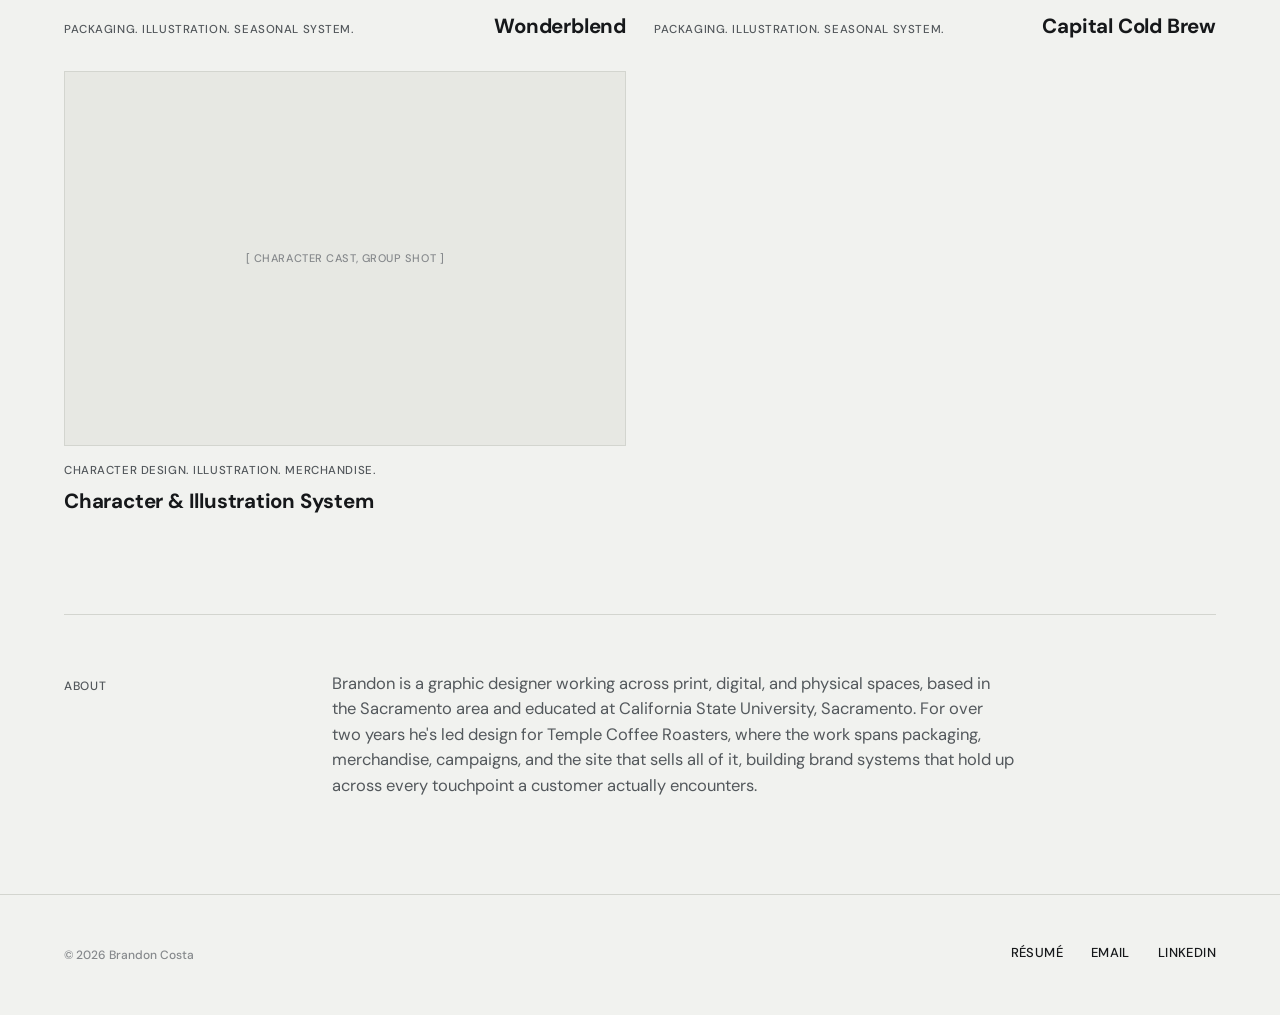
==== commit bb9b74e2: "images" ====
--- a/index.html
+++ b/index.html
@@ -52,7 +52,7 @@
       </a>
 
       <a href="projects/shopify.html" class="work-item">
-        <div class="work-media"><img src="img/fest25/tsitegrid1.jpg"></div>
+        <div class="work-media"><img src="img/templeweb/tsitegrid1.jpg"></div>
         <div class="work-caption">
           <p class="work-tags">UX. Liquid / CSS. Accessibility.</p>
           <h3>Shopify Website Development</h3>
@@ -60,7 +60,7 @@
       </a>
 
       <a href="projects/wonderblend.html" class="work-item">
-        <div class="work-media"><span class="placeholder-tag">[ WONDERBLEND, 3-YEAR COMPOSITE ]</span></div>
+        <div class="work-media"><img src="img/wb25/wb25tb.jpg"></div>
         <div class="work-caption">
           <p class="work-tags">Packaging. Illustration. Seasonal System.</p>
           <h3>Wonderblend</h3>
@@ -68,7 +68,7 @@
       </a>
 
       <a href="projects/capital-cold-brew.html" class="work-item">
-        <div class="work-media"><span class="placeholder-tag">[ CAPITAL COLD BREW, 3-YEAR COMPOSITE ]</span></div>
+        <div class="work-media"><img src="img/ccb24/ccb2402.jpg"></div>
         <div class="work-caption">
           <p class="work-tags">Packaging. Illustration. Seasonal System.</p>
           <h3>Capital Cold Brew</h3>
@@ -82,15 +82,6 @@
           <h3>Character &amp; Illustration System</h3>
         </div>
       </a>
-
-      <a href="projects/merch-system.html" class="work-item">
-        <div class="work-media"><span class="placeholder-tag">[ MERCH SYSTEM, FLAT LAY ]</span></div>
-        <div class="work-caption">
-          <p class="work-tags">Apparel. Production. Vendor Collaboration.</p>
-          <h3>Merchandise &amp; Apparel System</h3>
-        </div>
-      </a>
-
     </div>
   </section>
 
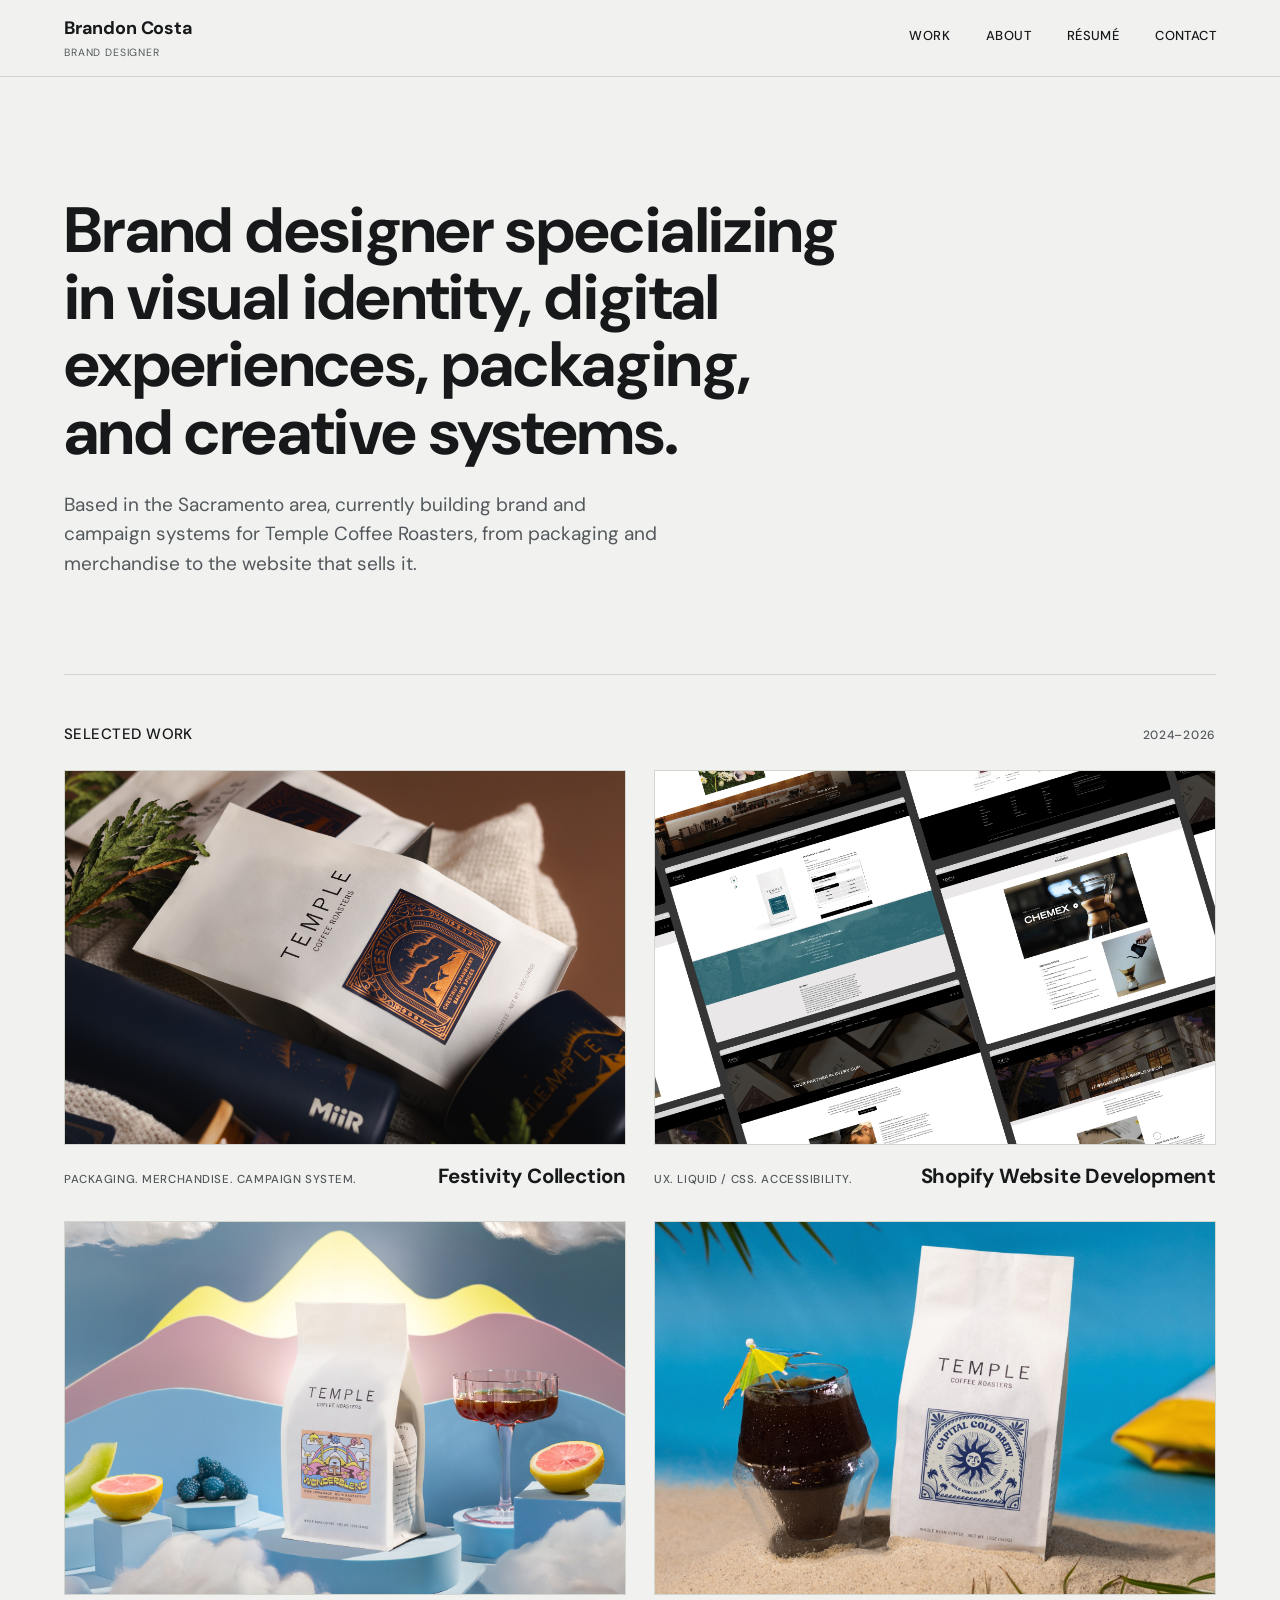
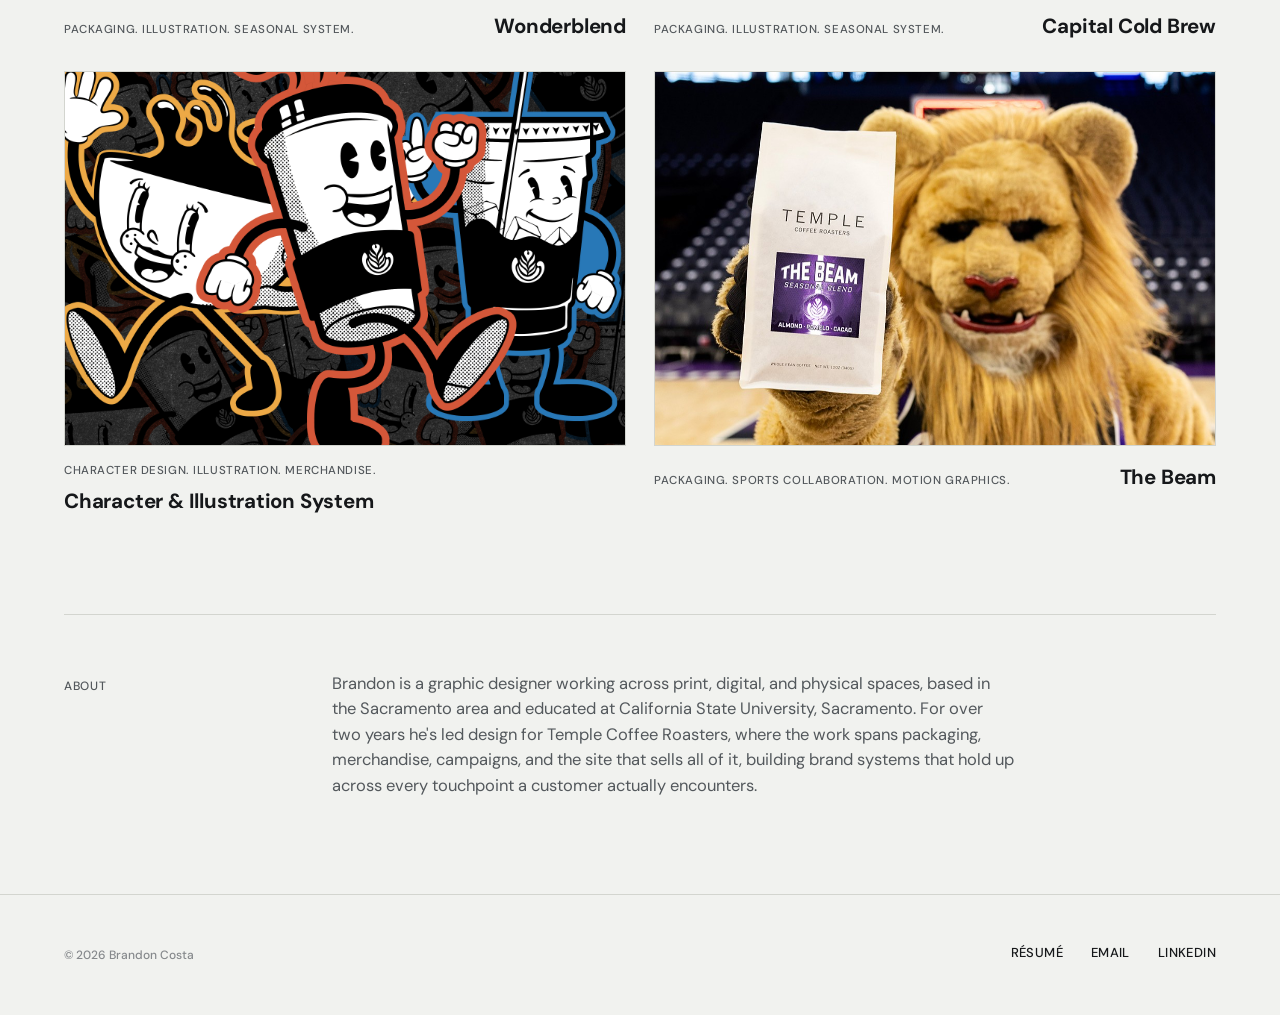
==== commit a7d32a21: "your message here" ====
--- a/index.html
+++ b/index.html
@@ -19,7 +19,7 @@
     <nav class="nav-links" aria-label="Primary">
       <a href="index.html#work">Work</a>
       <a href="index.html#about">About</a>
-      <a href="resume.pdf" target="_blank" rel="noopener">Résumé</a>
+      <a href="Brandon_Costa-Resume.pdf" target="_blank" rel="noopener">Résumé</a>
       <a href="mailto:brandoncosta@gmail.com">Contact</a>
     </nav>
     <button class="nav-toggle" aria-label="Toggle menu" aria-expanded="false">
@@ -76,10 +76,18 @@
       </a>
 
       <a href="projects/characters.html" class="work-item">
-        <div class="work-media"><span class="placeholder-tag">[ CHARACTER CAST, GROUP SHOT ]</span></div>
+        <div class="work-media"><img src="img/brewcrew/brewcrewhero.jpg"></div>
         <div class="work-caption">
           <p class="work-tags">Character Design. Illustration. Merchandise.</p>
           <h3>Character &amp; Illustration System</h3>
+        </div>
+      </a>
+
+      <a href="projects/beam-blend.html" class="work-item">
+        <div class="work-media"><img src="img/beam/beamhero2.jpg"></div>
+        <div class="work-caption">
+          <p class="work-tags">Packaging. Sports Collaboration. Motion Graphics.</p>
+          <h3>The Beam</h3>
         </div>
       </a>
     </div>
@@ -100,7 +108,7 @@
   <div class="wrap">
     <span class="footer-note">© 2026 Brandon Costa</span>
     <div class="footer-links">
-      <a href="resume.pdf" target="_blank" rel="noopener">Résumé</a>
+      <a href="Brandon_Costa-Resume.pdf" target="_blank" rel="noopener">Résumé</a>
       <a href="mailto:brandoncosta@gmail.com">Email</a>
       <a href="https://www.linkedin.com/in/brandoncosta" target="_blank" rel="noopener">LinkedIn</a>
     </div>
--- a/css/style.css
+++ b/css/style.css
@@ -47,8 +47,6 @@
   margin: 0 auto;
 }
 
-/* ---------- Type helpers ---------- */
-
 .eyebrow {
   font-family: var(--font-mono);
   font-weight: 500;
@@ -68,8 +66,6 @@
   letter-spacing: -0.01em;
   color: var(--ink);
 }
-
-/* ---------- Header / Nav ---------- */
 
 .site-header {
   position: sticky;
@@ -152,8 +148,6 @@
   transition: transform 0.2s ease, opacity 0.2s ease;
 }
 
-/* ---------- Hero ---------- */
-
 .hero {
   padding: clamp(56px, 10vw, 120px) 0 clamp(48px, 8vw, 96px);
   border-bottom: 1px solid var(--line);
@@ -176,7 +170,6 @@
   color: var(--ink-soft);
 }
 
-/* ---------- Featured projects ---------- */
 
 .section-label {
   display: flex;
@@ -288,7 +281,7 @@
   border-color: var(--accent);
 }
 
-/* ---------- Footer ---------- */
+
 
 .site-footer {
   border-top: 1px solid var(--line);
@@ -329,8 +322,6 @@
   font-size: 12px;
   color: var(--ink-faint);
 }
-
-/* ---------- Case study page ---------- */
 
 .cs-hero {
   padding: 48px 0 56px;
@@ -375,12 +366,29 @@
 
 .cs-hero-media {
   aspect-ratio: 16 / 9;
-  background: var(--bg-panel);
-  border: 1px solid var(--line);
   margin-top: 48px;
   display: flex;
   align-items: center;
   justify-content: center;
+  overflow: hidden;
+}
+
+.cs-hero-media img {
+  width: 100%;
+  height: 100%;
+  object-fit: cover;
+}
+
+.cs-hero-media-split {
+  display: grid;
+  grid-template-columns: repeat(2, 1fr);
+  gap: 24px;
+  margin-top: 48px;
+}
+
+.cs-hero-media-split .cs-hero-media {
+  margin-top: 0;
+  aspect-ratio: 4 / 3;
 }
 
 .cs-section {
@@ -463,6 +471,8 @@
   aspect-ratio: 4/5;
   margin-bottom: 14px;
 }
+
+.cs-timeline--square .timeline-year .cs-media { aspect-ratio: 1/1; }
 
 .timeline-year p {
   font-size: 14.5px;
@@ -531,7 +541,247 @@
   color: var(--ink);
 }
 
-/* ---------- Responsive ---------- */
+.gallery-wrap {
+  position: relative;
+  margin-top: 8px;
+}
+
+.gallery-scroll {
+  display: flex;
+  gap: 16px;
+  overflow-x: auto;
+  scroll-behavior: smooth;
+  scroll-snap-type: x proximity;
+  -webkit-overflow-scrolling: touch;
+  scrollbar-width: none;
+  -ms-overflow-style: none;
+}
+
+.gallery-scroll::-webkit-scrollbar { display: none; }
+
+.gallery-prev,
+.gallery-next {
+  position: absolute;
+  top: 50%;
+  transform: translateY(-50%);
+  width: 44px;
+  height: 44px;
+  display: flex;
+  align-items: center;
+  justify-content: center;
+  border: none;
+  border-radius: 50%;
+  background: rgba(22, 24, 26, 0.85);
+  color: var(--white);
+  font-family: var(--font-mono);
+  font-size: 24px;
+  cursor: pointer;
+  opacity: 0.85;
+  z-index: 5;
+  transition: opacity 0.2s ease, background 0.2s ease;
+}
+
+.gallery-prev:hover,
+.gallery-next:hover { opacity: 1; background: var(--ink); }
+
+.gallery-prev { left: 8px; }
+.gallery-next { right: 8px; }
+
+.gallery-wrap.no-overflow .gallery-prev,
+.gallery-wrap.no-overflow .gallery-next { display: none; }
+
+.gallery-item {
+  flex: 0 0 auto;
+  height: 380px;
+  border: 1px solid var(--line);
+  background: var(--bg-panel);
+  padding: 0;
+  cursor: zoom-in;
+  scroll-snap-align: start;
+}
+
+.gallery-item img { height: 100%; width: auto; display: block; }
+
+.gallery-item:focus-visible { outline: 2px solid var(--accent); outline-offset: 2px; }
+
+.lightbox {
+  position: fixed;
+  inset: 0;
+  z-index: 200;
+  display: none;
+  background: rgba(22, 24, 26, 0.95);
+}
+
+.lightbox.open { display: block; }
+
+.lightbox-scroll {
+  height: 100%;
+  display: flex;
+  align-items: center;
+  gap: 40px;
+  overflow-x: auto;
+  scroll-behavior: smooth;
+  scroll-snap-type: x mandatory;
+  padding: 0 8vw;
+  -webkit-overflow-scrolling: touch;
+  scrollbar-width: none;
+  -ms-overflow-style: none;
+}
+
+.lightbox-scroll::-webkit-scrollbar { display: none; }
+
+.lightbox-scroll img {
+  flex: 0 0 auto;
+  max-height: 82vh;
+  max-width: 84vw;
+  width: auto;
+  height: auto;
+  scroll-snap-align: center;
+}
+
+.lightbox-close,
+.lightbox-prev,
+.lightbox-next {
+  position: fixed;
+  border: none;
+  background: transparent;
+  color: var(--white);
+  font-family: var(--font-mono);
+  cursor: pointer;
+  line-height: 1;
+}
+
+.lightbox-close {
+  top: 20px;
+  right: 24px;
+  font-size: 32px;
+  font-weight: 300;
+}
+
+.lightbox-prev,
+.lightbox-next {
+  top: 50%;
+  transform: translateY(-50%);
+  width: 48px;
+  height: 48px;
+  display: flex;
+  align-items: center;
+  justify-content: center;
+  font-size: 26px;
+  font-weight: 400;
+  background: rgba(22, 24, 26, 0.85);
+  border-radius: 50%;
+  opacity: 0.85;
+}
+
+.lightbox-prev:hover,
+.lightbox-next:hover { opacity: 1; background: var(--ink); }
+
+.lightbox-close:hover { opacity: 1; }
+
+.lightbox-prev { left: 12px; }
+.lightbox-next { right: 12px; }
+
+.lightbox-counter {
+  position: fixed;
+  bottom: 20px;
+  left: 50%;
+  transform: translateX(-50%);
+  font-family: var(--font-mono);
+  font-weight: 500;
+  font-size: 12px;
+  letter-spacing: 0.04em;
+  color: var(--ink-faint);
+}
+
+.cs-motion-grid {
+  display: flex;
+  align-items: stretch;
+  flex-wrap: wrap;
+  gap: 48px;
+  margin-top: 8px;
+}
+
+.motion-video,
+.motion-gif {
+  display: flex;
+  flex-direction: column;
+  justify-content: flex-end;
+}
+
+.motion-frame {
+  position: relative;
+  height: 75vh;
+  aspect-ratio: 9 / 16;
+  border-radius: 26px;
+  overflow: hidden;
+  background: var(--ink);
+  border: 5px solid var(--ink);
+  box-shadow: 0 24px 48px rgba(22, 24, 26, 0.16);
+}
+
+.motion-frame video {
+  width: 100%;
+  height: 100%;
+  object-fit: cover;
+  display: block;
+}
+
+.motion-frame-bar {
+  position: absolute;
+  top: 12px;
+  left: 12px;
+  right: 12px;
+  z-index: 2;
+  display: flex;
+  gap: 4px;
+}
+
+.motion-frame-bar span {
+  flex: 1;
+  height: 3px;
+  border-radius: 2px;
+  background: rgba(255, 255, 255, 0.35);
+}
+
+.motion-frame-bar span:first-child { background: rgba(255, 255, 255, 0.9); }
+
+.motion-sound {
+  position: absolute;
+  bottom: 14px;
+  left: 14px;
+  z-index: 2;
+  border: none;
+  border-radius: 20px;
+  padding: 6px 14px;
+  background: rgba(22, 24, 26, 0.6);
+  color: var(--white);
+  font-family: var(--font-mono);
+  font-weight: 500;
+  font-size: 10.5px;
+  letter-spacing: 0.05em;
+  text-transform: uppercase;
+  cursor: pointer;
+}
+
+.motion-orb {
+  width: 280px;
+  height: 280px;
+  border-radius: 50%;
+  display: flex;
+  align-items: center;
+  justify-content: center;
+  background: radial-gradient(circle, rgba(107, 33, 168, 0.16), transparent 72%);
+}
+
+.motion-orb img {
+  width: 82%;
+  height: 82%;
+  object-fit: contain;
+}
+
+.motion-video .media-caption,
+.motion-gif .media-caption { text-align: center; margin-top: 14px; }
 
 @media (max-width: 860px) {
   .nav-links { display: none; }
@@ -557,9 +807,21 @@
 
   .cs-media-row { grid-template-columns: 1fr; }
 
+  .cs-hero-media-split { grid-template-columns: 1fr; }
+
   .cs-timeline { grid-template-columns: 1fr; gap: 40px; }
 
   .cs-next { flex-direction: column; align-items: flex-start; }
 
   .scope-list li { grid-template-columns: 1fr; gap: 4px; }
-}
+
+  .gallery-item { height: 220px; }
+
+  .lightbox-scroll { padding: 0 6vw; gap: 20px; }
+
+  .lightbox-prev, .lightbox-next { width: 38px; height: 38px; font-size: 20px; }
+
+  .gallery-prev, .gallery-next { width: 36px; height: 36px; font-size: 18px; }
+
+  .cs-motion-grid { flex-direction: column; align-items: center; }
+}
